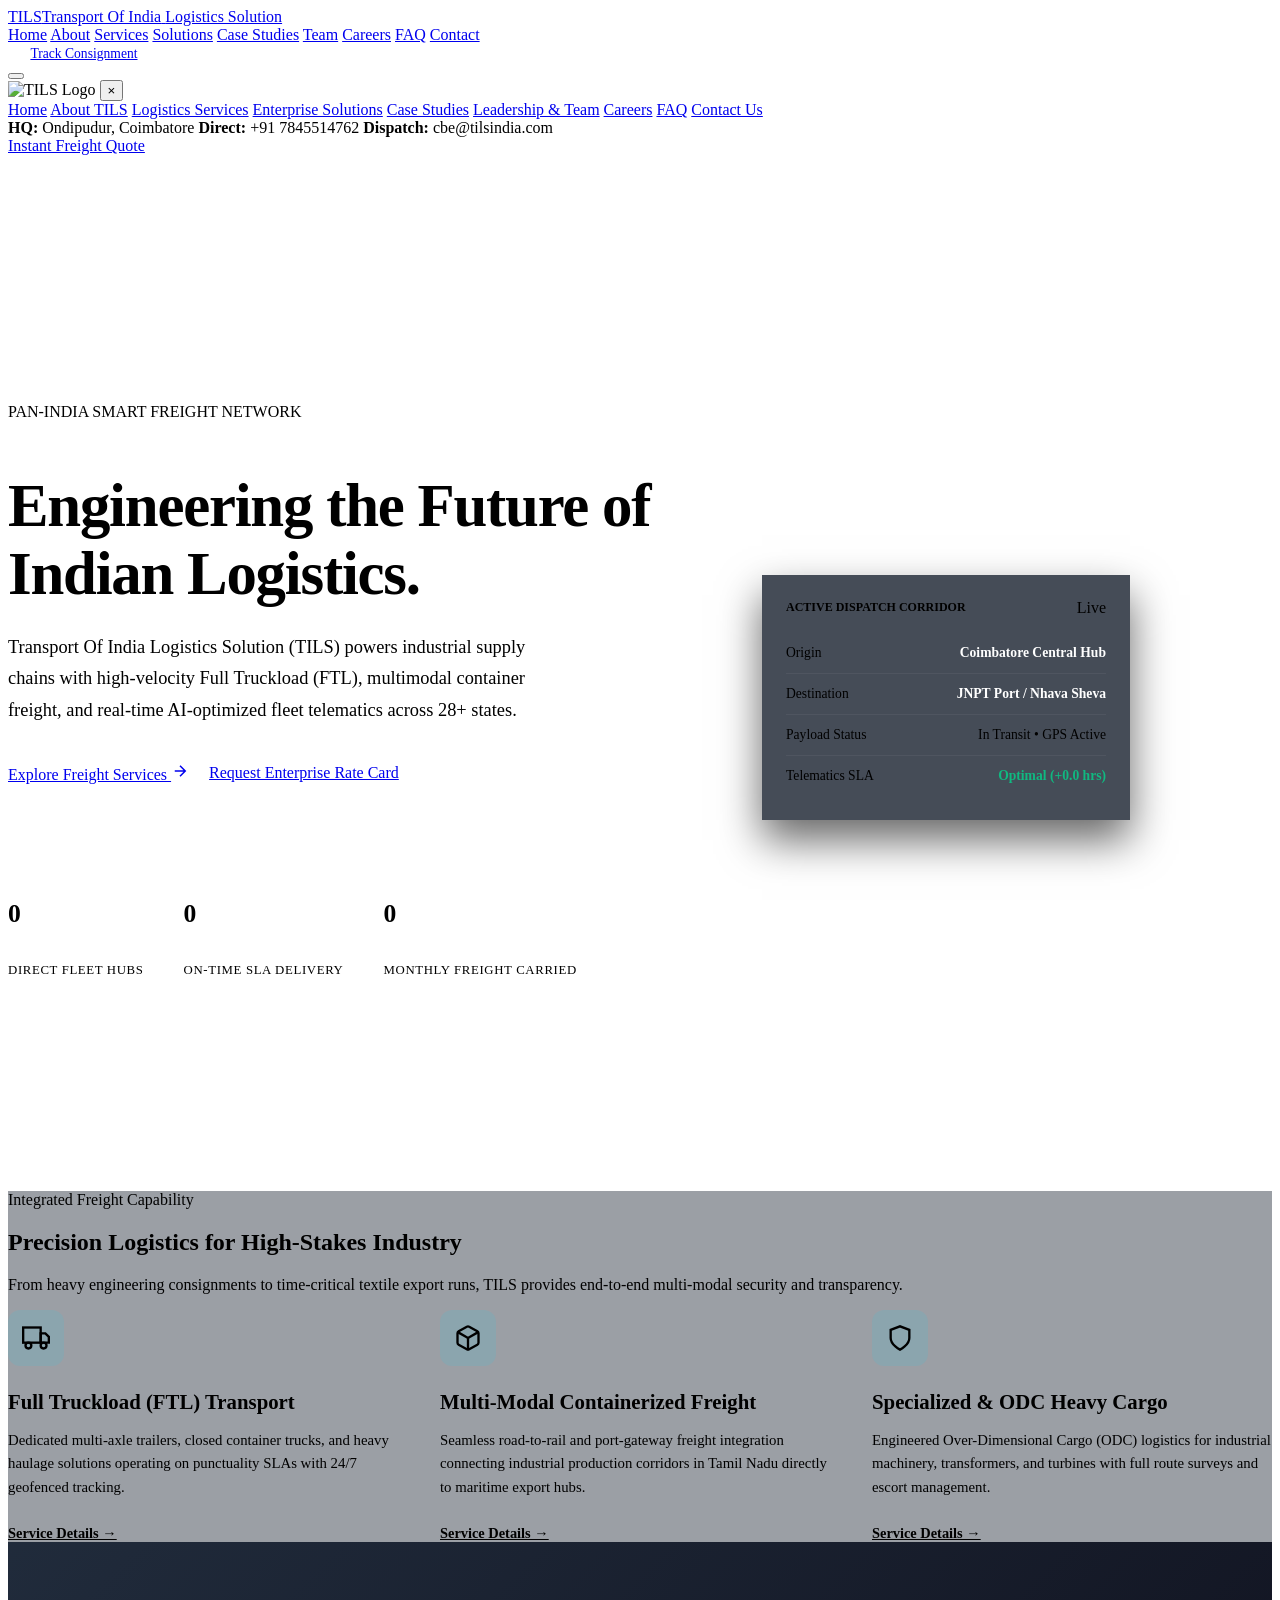
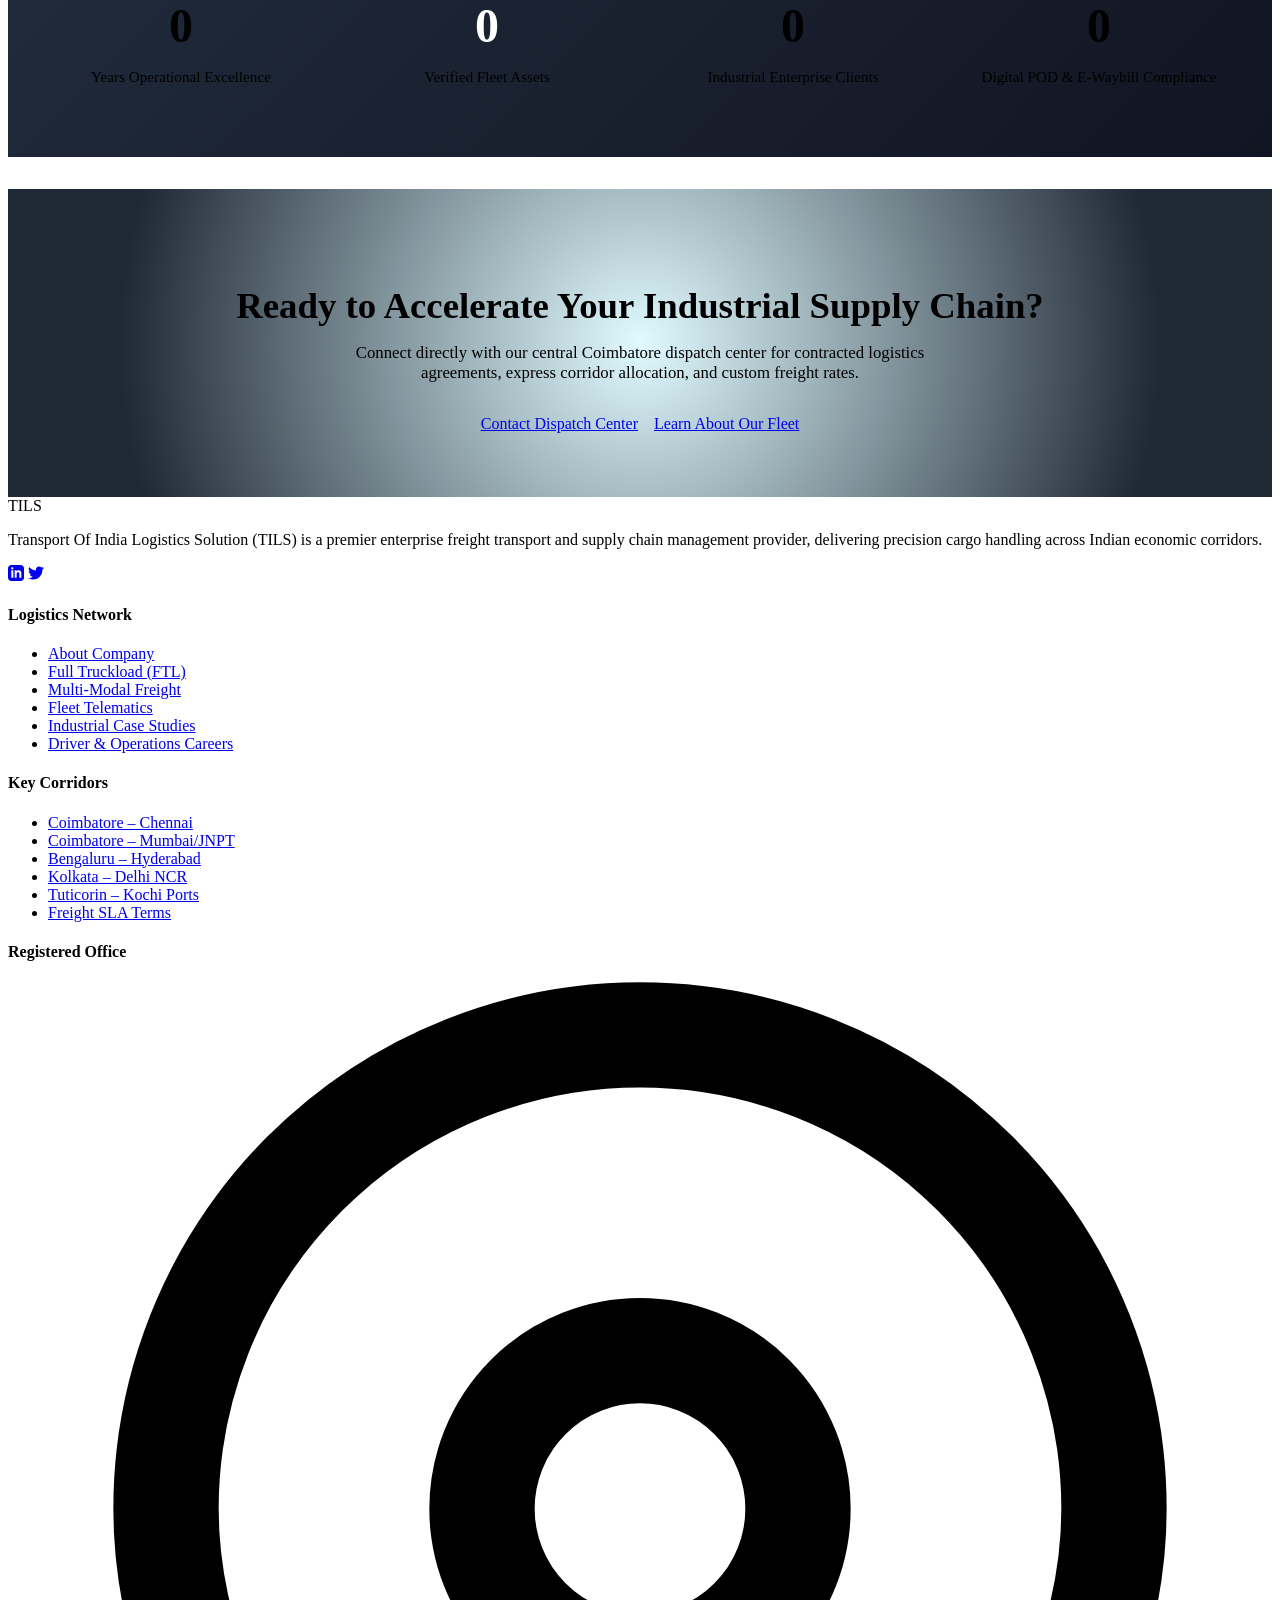
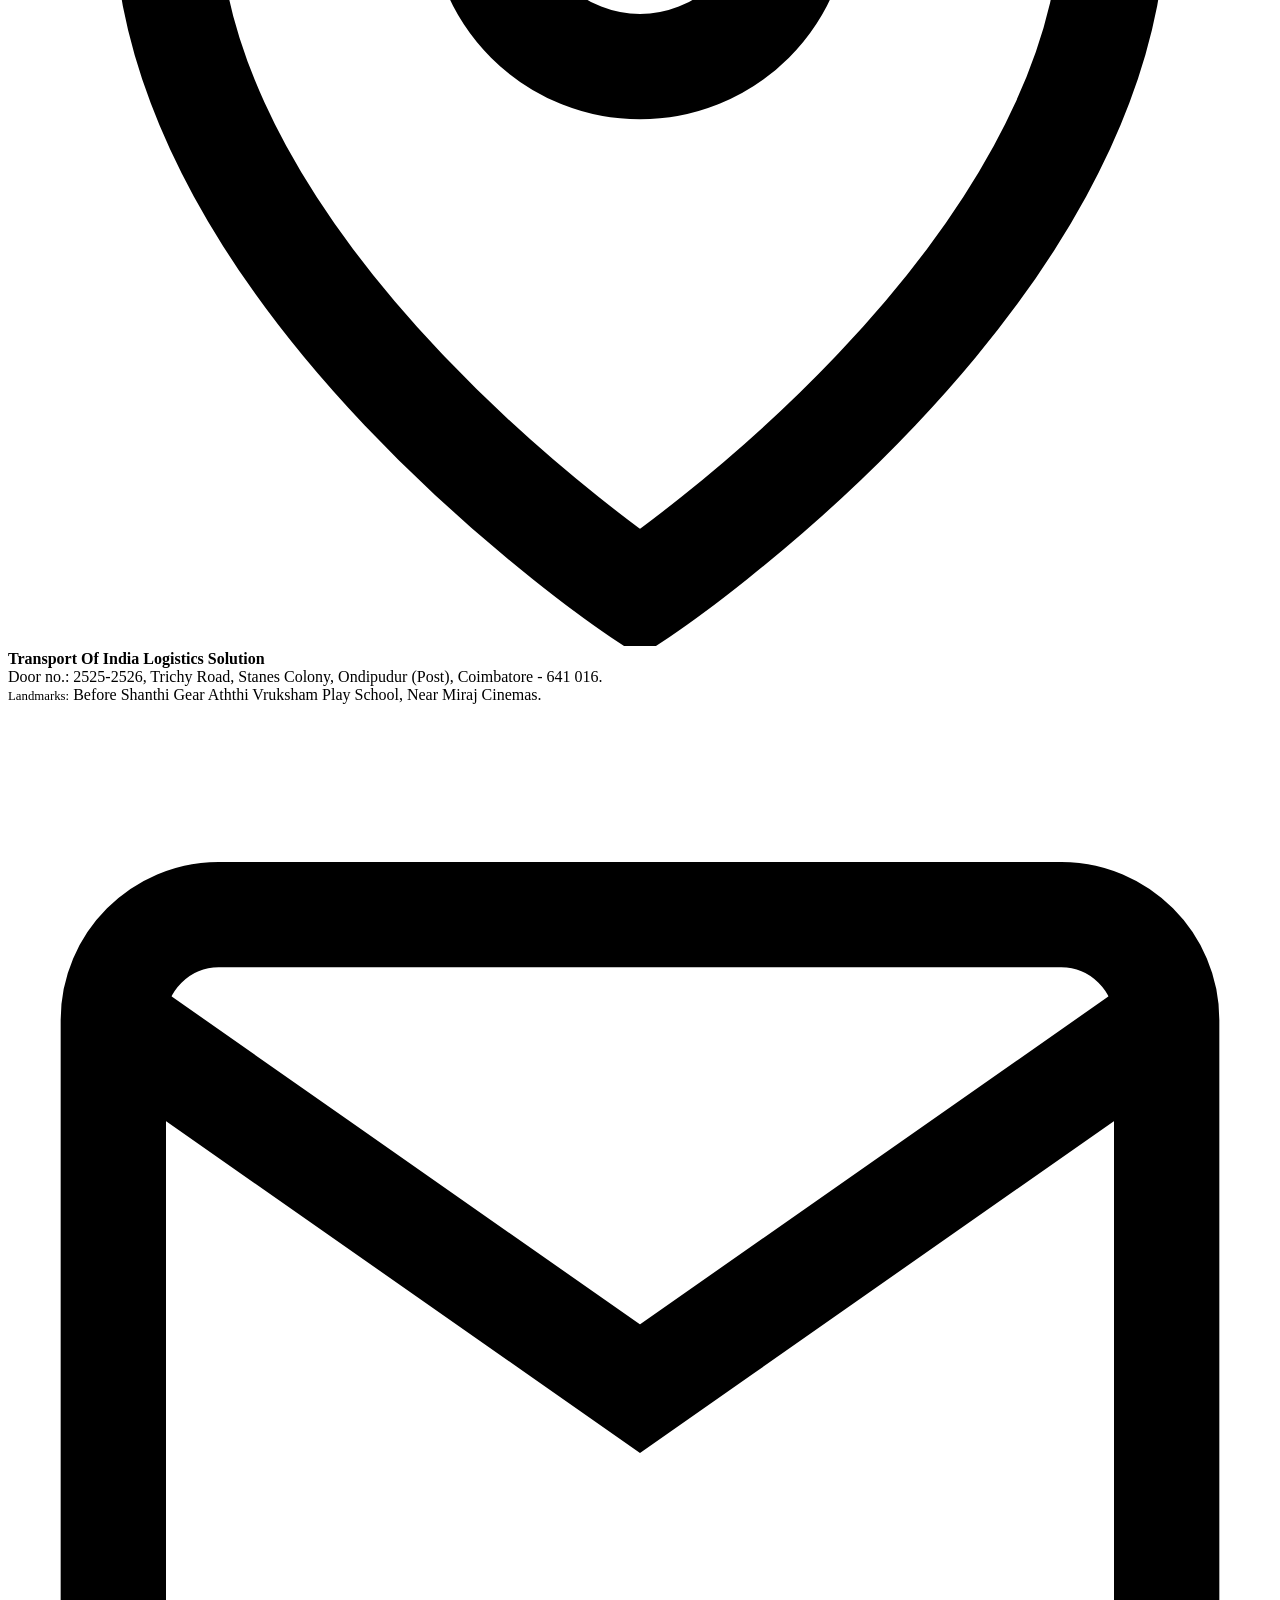
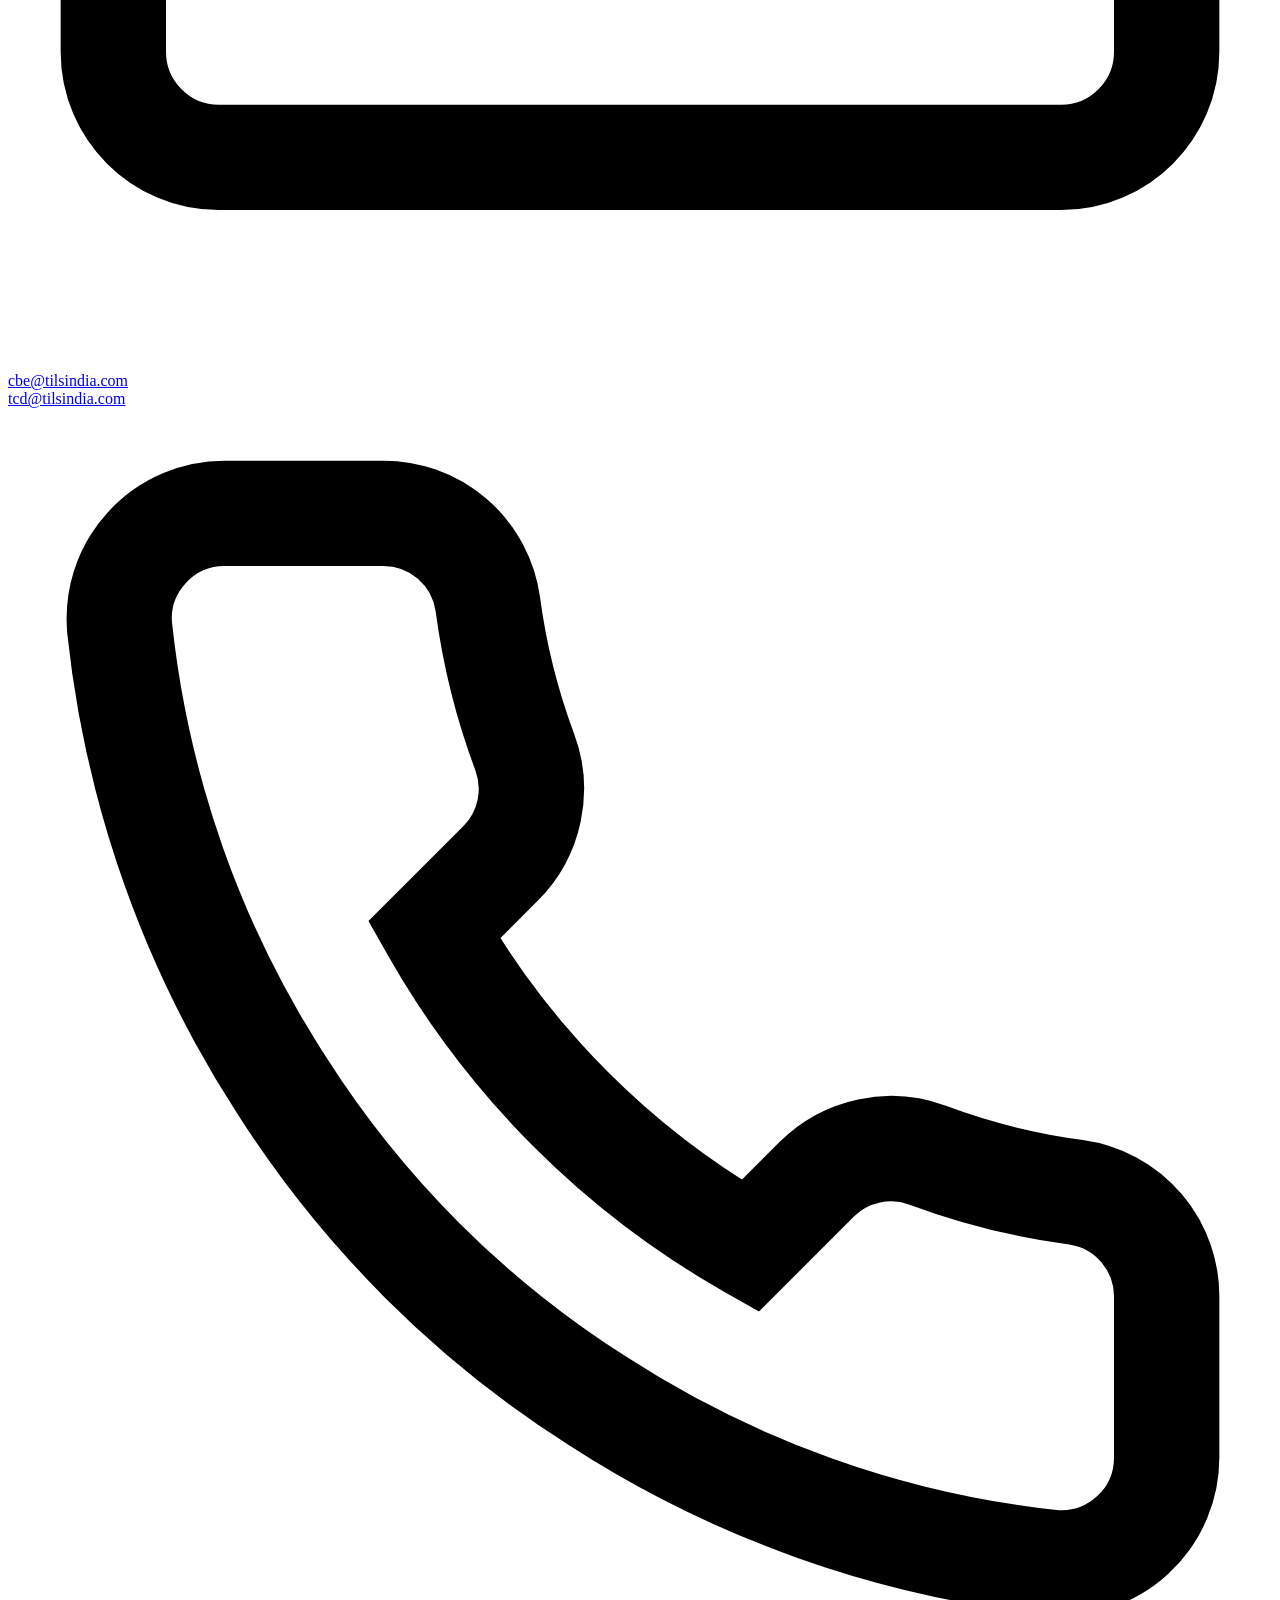
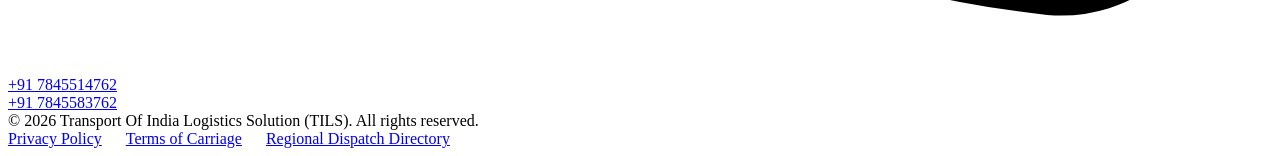
==== index.html @ d4e025c3 "Add files via upload" ====
<!DOCTYPE html>
<html lang="en">
<head>
  <meta charset="UTF-8">
  <meta name="viewport" content="width=device-width, initial-scale=1.0">
  <title>Transport Of India Logistics Solution (TILS) | Next-Gen Multi-Modal Freight & Fleet Intelligence</title>
  <meta name="description" content="Transport Of India Logistics Solution (TILS) delivers enterprise multimodal freight transport, AI route intelligence, full truckload operations, and pan-India supply chain solutions.">
  
  <!-- Favicon -->
  <link rel="icon" type="image/svg+xml" href="data:image/svg+xml,<svg xmlns='http://www.w3.org/2000/svg' viewBox='0 0 24 24' fill='%2300D9FF'><path d='M20 8h-3V4H3c-1.1 0-2 .9-2 2v11h2c0 1.66 1.34 3 3 3s3-1.34 3-3h6c0 1.66 1.34 3 3 3s3-1.34 3-3h2v-5l-3-4zM6 18.5c-.83 0-1.5-.67-1.5-1.5s.67-1.5 1.5-1.5 1.5.67 1.5 1.5-.67 1.5-1.5 1.5zm13.5-9l1.96 2.5H17V9.5h2.5zm-1.5 9c-.83 0-1.5-.67-1.5-1.5s.67-1.5 1.5-1.5 1.5.67 1.5 1.5-.67 1.5-1.5 1.5z'/></svg>">

  <!-- Core CSS -->
  <link rel="stylesheet" href="css/style.css">
  <link rel="stylesheet" href="css/animations.css">
  <link rel="stylesheet" href="css/responsive.css">

  <style>
    /* Page Specific Hero & Component Rules */
    .hero-section {
      min-height: 92vh;
      display: flex;
      align-items: center;
      padding-top: 8rem;
      padding-bottom: 5rem;
      position: relative;
      overflow: hidden;
    }
    .hero-grid {
      display: grid;
      grid-template-columns: 1.15fr 0.85fr;
      align-items: center;
      gap: 4rem;
      position: relative;
      z-index: 10;
    }
    .hero-title {
      font-family: var(--font-heading);
      font-size: clamp(2.4rem, 5vw, 3.8rem);
      font-weight: 800;
      line-height: 1.12;
      letter-spacing: -0.02em;
      margin-bottom: 1.5rem;
    }
    .hero-desc {
      font-size: 1.15rem;
      color: var(--text-secondary);
      line-height: 1.7;
      margin-bottom: 2.25rem;
      max-width: 560px;
    }
    .hero-ctas {
      display: flex;
      flex-wrap: wrap;
      gap: 1.25rem;
      align-items: center;
      margin-bottom: 3rem;
    }
    .hero-stats-strip {
      display: flex;
      align-items: center;
      gap: 2.5rem;
      padding-top: 2rem;
      border-top: 1px solid rgba(255, 255, 255, 0.08);
    }
    .stat-mini-item h4 {
      font-family: var(--font-heading);
      font-size: 1.6rem;
      font-weight: 700;
      color: var(--accent-cyan);
    }
    .stat-mini-item p {
      font-size: 0.8rem;
      color: var(--text-muted);
      text-transform: uppercase;
      letter-spacing: 0.05em;
    }
    .services-grid {
      display: grid;
      grid-template-columns: repeat(auto-fit, minmax(320px, 1fr));
      gap: 2rem;
    }
    .service-card-icon {
      width: 56px;
      height: 56px;
      border-radius: 12px;
      background: rgba(0, 217, 255, 0.1);
      border: 1px solid var(--glass-border);
      display: flex;
      align-items: center;
      justify-content: center;
      color: var(--accent-cyan);
      margin-bottom: 1.5rem;
      transition: var(--transition-smooth);
    }
    .glass-card:hover .service-card-icon {
      background: var(--accent-cyan);
      color: #030814;
      box-shadow: 0 0 20px var(--accent-cyan);
    }
    .tracking-widget-card {
      background: rgba(7, 17, 31, 0.75);
      border: 1px solid var(--glass-border);
      backdrop-filter: blur(20px);
      border-radius: var(--radius-lg);
      padding: 1.5rem;
      box-shadow: 0 20px 40px rgba(0,0,0,0.6);
    }
    .telemetry-row {
      display: flex;
      justify-content: space-between;
      align-items: center;
      padding: 0.75rem 0;
      border-bottom: 1px solid rgba(255,255,255,0.05);
      font-size: 0.85rem;
    }
  </style>
</head>
<body class="bg-grid-pattern">

<!-- ================= SITE HEADER ================= -->
<header class="site-header">
  <div class="container nav-container">
    <a href="index.html" class="brand-logo" aria-label="TILS Home">
      <!-- Actual TILS Vector Logo -->
      <img src="assets/logos/logo.svg" alt="TILS - Transport Of India Logistics Solution" class="logo-image" 
           onerror="this.style.display='none'; document.getElementById('text-fallback').style.display='flex';">
      
      <!-- Text Fallback in case SVG path is missing -->
      <div id="text-fallback" class="brand-text-fallback" style="display: none;">
        <div class="logo-badge"><span class="tils-blue">TI</span><span class="tils-orange">LS</span></div>
        <div class="brand-text">
          <span class="brand-title">Transport Of India</span>
          <span class="brand-subtitle">Logistics Solution</span>
        </div>
      </div>
    </a>

    <!-- Desktop Navigation Links (Hidden on Mobile) -->
    <nav class="nav-links" aria-label="Main Navigation">
      <a href="index.html" class="nav-link active">Home</a>
      <a href="about.html" class="nav-link">About</a>
      <a href="services.html" class="nav-link">Services</a>
      <a href="solutions.html" class="nav-link">Solutions</a>
      <a href="projects.html" class="nav-link">Case Studies</a>
      <a href="team.html" class="nav-link">Team</a>
      <a href="careers.html" class="nav-link">Careers</a>
      <a href="faq.html" class="nav-link">FAQ</a>
      <a href="contact.html" class="nav-link">Contact</a>
    </nav>

    <!-- Desktop CTA (Hidden on Mobile) -->
    <div class="nav-cta">
      <a href="contact.html" class="btn btn-primary" style="padding: 0.65rem 1.4rem; font-size: 0.85rem;">
        Track Consignment
      </a>
    </div>

    <!-- Mobile Hamburger Toggle Button (Shown only on Mobile) -->
    <button class="hamburger-btn" aria-label="Toggle navigation drawer" aria-expanded="false">
      <span></span>
      <span></span>
      <span></span>
    </button>
  </div>
</header>

  <!-- ================= MOBILE NAVIGATION DRAWER ================= -->
  <div class="mobile-nav-overlay"></div>
  <aside class="mobile-nav-panel">
    <div class="mobile-nav-header">
      <img src="assets/logos/logo.svg" alt="TILS Logo" style="height: 38px; width: auto;">
      <button class="mobile-close-btn" aria-label="Close navigation">&times;</button>
    </div>
    
    <div class="mobile-nav-links">
      <a href="index.html" class="mobile-nav-link active">Home</a>
      <a href="about.html" class="mobile-nav-link">About TILS</a>
      <a href="services.html" class="mobile-nav-link">Logistics Services</a>
      <a href="solutions.html" class="mobile-nav-link">Enterprise Solutions</a>
      <a href="projects.html" class="mobile-nav-link">Case Studies</a>
      <a href="team.html" class="mobile-nav-link">Leadership & Team</a>
      <a href="careers.html" class="mobile-nav-link">Careers</a>
      <a href="faq.html" class="mobile-nav-link">FAQ</a>
      <a href="contact.html" class="mobile-nav-link">Contact Us</a>
    </div>

    <div class="mobile-nav-footer">
      <div class="mobile-contact-pill">
        <span><strong>HQ:</strong> Ondipudur, Coimbatore</span>
        <span><strong>Direct:</strong> +91 7845514762</span>
        <span><strong>Dispatch:</strong> cbe@tilsindia.com</span>
      </div>
      <a href="contact.html" class="btn btn-yellow" style="width: 100%;">Instant Freight Quote</a>
    </div>
  </aside>

  <!-- ================= HERO SECTION ================= -->
  <section class="hero-section">
    <div class="cyber-orb-bg"></div>
    <div class="ambient-glow-orange" style="bottom: 10%; left: -5%;"></div>

    <div class="container hero-grid">
      <div class="hero-content reveal-fade">
        <div class="eyebrow">
          <span class="beacon-dot"></span> PAN-INDIA SMART FREIGHT NETWORK
        </div>
        <h1 class="hero-title">
          Engineering the <span class="text-gradient">Future of Indian</span> <span class="text-gradient-orange">Logistics.</span>
        </h1>
        <p class="hero-desc">
          Transport Of India Logistics Solution (TILS) powers industrial supply chains with high-velocity Full Truckload (FTL), multimodal container freight, and real-time AI-optimized fleet telematics across 28+ states.
        </p>

        <div class="hero-ctas">
          <a href="services.html" class="btn btn-primary">
            Explore Freight Services
            <svg width="18" height="18" viewBox="0 0 24 24" fill="none" stroke="currentColor" stroke-width="2"><path d="M5 12h14M12 5l7 7-7 7"/></svg>
          </a>
          <a href="contact.html" class="btn btn-secondary">
            Request Enterprise Rate Card
          </a>
        </div>

        <div class="hero-stats-strip">
          <div class="stat-mini-item">
            <h4 data-counter-target="150" data-counter-suffix="+">0</h4>
            <p>Direct Fleet Hubs</p>
          </div>
          <div class="stat-mini-item">
            <h4 data-counter-target="99" data-counter-suffix=".4%">0</h4>
            <p>On-Time SLA Delivery</p>
          </div>
          <div class="stat-mini-item">
            <h4 data-counter-target="35000" data-counter-suffix=" MT+">0</h4>
            <p>Monthly Freight Carried</p>
          </div>
        </div>
      </div>

      <!-- Hero Visual / Dynamic Orbit & Telemetry Display -->
      <div class="futuristic-orbit-visual reveal-fade delay-1">
        <div class="orbit-ring orbit-ring-1">
          <div class="orbit-node" style="top: 15%; left: 80%;"></div>
        </div>
        <div class="orbit-ring orbit-ring-2">
          <div class="orbit-node" style="bottom: 20%; left: 15%; background: var(--accent-orange); box-shadow: 0 0 12px var(--accent-orange);"></div>
        </div>
        <div class="orbit-ring orbit-ring-3"></div>
        
        <div class="tracking-widget-card animate-float" style="width: 320px; z-index: 5;">
          <div style="display: flex; justify-content: space-between; align-items: center; margin-bottom: 1rem;">
            <span style="font-size: 0.75rem; color: var(--accent-cyan); font-weight: 700; text-transform: uppercase;">
              Active Dispatch Corridor
            </span>
            <span class="status-beacon">
              <span class="beacon-dot"></span> Live
            </span>
          </div>
          <div class="telemetry-row">
            <span style="color: var(--text-secondary);">Origin</span>
            <strong style="color: #fff;">Coimbatore Central Hub</strong>
          </div>
          <div class="telemetry-row">
            <span style="color: var(--text-secondary);">Destination</span>
            <strong style="color: #fff;">JNPT Port / Nhava Sheva</strong>
          </div>
          <div class="telemetry-row">
            <span style="color: var(--text-secondary);">Payload Status</span>
            <span style="color: var(--accent-cyan);">In Transit • GPS Active</span>
          </div>
          <div class="telemetry-row" style="border-bottom: none;">
            <span style="color: var(--text-secondary);">Telematics SLA</span>
            <strong style="color: #10B981;">Optimal (+0.0 hrs)</strong>
          </div>
        </div>
      </div>
    </div>
  </section>

  <!-- ================= CORE SERVICES PREVIEW ================= -->
  <section class="section" style="background: rgba(7, 17, 31, 0.4);">
    <div class="container">
      <div class="section-header reveal-fade">
        <div class="eyebrow eyebrow-orange">Integrated Freight Capability</div>
        <h2 class="section-title">Precision Logistics for High-Stakes Industry</h2>
        <p class="section-subtitle">From heavy engineering consignments to time-critical textile export runs, TILS provides end-to-end multi-modal security and transparency.</p>
      </div>

      <div class="services-grid">
        <!-- Service 1 -->
        <div class="glass-card reveal-fade delay-1">
          <div class="service-card-icon">
            <svg width="28" height="28" viewBox="0 0 24 24" fill="none" stroke="currentColor" stroke-width="2"><rect x="1" y="3" width="15" height="13"></rect><polygon points="16 8 20 8 23 11 23 16 16 16 16 8"></polygon><circle cx="5.5" cy="18.5" r="2.5"></circle><circle cx="18.5" cy="18.5" r="2.5"></circle></svg>
          </div>
          <h3 style="font-family: var(--font-heading); font-size: 1.3rem; margin-bottom: 0.75rem;">Full Truckload (FTL) Transport</h3>
          <p style="color: var(--text-secondary); font-size: 0.925rem; line-height: 1.6; margin-bottom: 1.5rem;">
            Dedicated multi-axle trailers, closed container trucks, and heavy haulage solutions operating on punctuality SLAs with 24/7 geofenced tracking.
          </p>
          <a href="services.html" style="color: var(--accent-cyan); font-weight: 600; font-size: 0.9rem; display: inline-flex; align-items: center; gap: 0.3rem;">
            Service Details &rarr;
          </a>
        </div>

        <!-- Service 2 -->
        <div class="glass-card reveal-fade delay-2">
          <div class="service-card-icon">
            <svg width="28" height="28" viewBox="0 0 24 24" fill="none" stroke="currentColor" stroke-width="2"><path d="M21 16V8a2 2 0 0 0-1-1.73l-7-4a2 2 0 0 0-2 0l-7 4A2 2 0 0 0 3 8v8a2 2 0 0 0 1 1.73l7 4a2 2 0 0 0 2 0l7-4A2 2 0 0 0 21 16z"></path><polyline points="3.27 6.96 12 12.01 20.73 6.96"></polyline><line x1="12" y1="22.08" x2="12" y2="12"></line></svg>
          </div>
          <h3 style="font-family: var(--font-heading); font-size: 1.3rem; margin-bottom: 0.75rem;">Multi-Modal Containerized Freight</h3>
          <p style="color: var(--text-secondary); font-size: 0.925rem; line-height: 1.6; margin-bottom: 1.5rem;">
            Seamless road-to-rail and port-gateway freight integration connecting industrial production corridors in Tamil Nadu directly to maritime export hubs.
          </p>
          <a href="services.html" style="color: var(--accent-cyan); font-weight: 600; font-size: 0.9rem; display: inline-flex; align-items: center; gap: 0.3rem;">
            Service Details &rarr;
          </a>
        </div>

        <!-- Service 3 -->
        <div class="glass-card reveal-fade delay-3">
          <div class="service-card-icon">
            <svg width="28" height="28" viewBox="0 0 24 24" fill="none" stroke="currentColor" stroke-width="2"><path d="M12 22s8-4 8-10V5l-8-3-8 3v7c0 6 8 10 8 10z"></path></svg>
          </div>
          <h3 style="font-family: var(--font-heading); font-size: 1.3rem; margin-bottom: 0.75rem;">Specialized & ODC Heavy Cargo</h3>
          <p style="color: var(--text-secondary); font-size: 0.925rem; line-height: 1.6; margin-bottom: 1.5rem;">
            Engineered Over-Dimensional Cargo (ODC) logistics for industrial machinery, transformers, and turbines with full route surveys and escort management.
          </p>
          <a href="services.html" style="color: var(--accent-cyan); font-weight: 600; font-size: 0.9rem; display: inline-flex; align-items: center; gap: 0.3rem;">
            Service Details &rarr;
          </a>
        </div>
      </div>
    </div>
  </section>

  <!-- ================= TRUST & ENTERPRISE METRICS ================= -->
  <section class="section">
    <div class="container">
      <div class="glass-card reveal-fade" style="padding: 3.5rem 2.5rem; background: linear-gradient(135deg, rgba(8,20,38,0.9), rgba(5,8,22,0.95)); border-color: rgba(0,217,255,0.25);">
        <div style="display: grid; grid-template-columns: repeat(auto-fit, minmax(200px, 1fr)); gap: 2.5rem; text-align: center;" class="stats-grid">
          <div>
            <div style="font-family: var(--font-heading); font-size: 3rem; font-weight: 800; color: var(--accent-cyan);" data-counter-target="18" data-counter-suffix="+">0</div>
            <p style="color: var(--text-secondary); font-size: 0.95rem; font-weight: 500;">Years Operational Excellence</p>
          </div>
          <div>
            <div style="font-family: var(--font-heading); font-size: 3rem; font-weight: 800; color: #FFFFFF;" data-counter-target="450" data-counter-suffix="+">0</div>
            <p style="color: var(--text-secondary); font-size: 0.95rem; font-weight: 500;">Verified Fleet Assets</p>
          </div>
          <div>
            <div style="font-family: var(--font-heading); font-size: 3rem; font-weight: 800; color: var(--accent-orange);" data-counter-target="1200" data-counter-suffix="+">0</div>
            <p style="color: var(--text-secondary); font-size: 0.95rem; font-weight: 500;">Industrial Enterprise Clients</p>
          </div>
          <div>
            <div style="font-family: var(--font-heading); font-size: 3rem; font-weight: 800; color: var(--accent-cyan);" data-counter-target="100" data-counter-suffix="%">0</div>
            <p style="color: var(--text-secondary); font-size: 0.95rem; font-weight: 500;">Digital POD & E-Waybill Compliance</p>
          </div>
        </div>
      </div>
    </div>
  </section>

  <!-- ================= CTA BANNER ================= -->
  <section class="section" style="padding-top: 2rem;">
    <div class="container">
      <div class="glass-card reveal-fade" style="text-align: center; padding: 4rem 2rem; background: radial-gradient(circle at center, rgba(0, 217, 255, 0.12) 0%, rgba(7, 17, 31, 0.9) 80%);">
        <h2 style="font-family: var(--font-heading); font-size: 2.3rem; margin-bottom: 1rem;">Ready to Accelerate Your Industrial Supply Chain?</h2>
        <p style="color: var(--text-secondary); max-width: 620px; margin: 0 auto 2rem auto; font-size: 1.05rem;">
          Connect directly with our central Coimbatore dispatch center for contracted logistics agreements, express corridor allocation, and custom freight rates.
        </p>
        <div style="display: flex; gap: 1rem; justify-content: center; flex-wrap: wrap;">
          <a href="contact.html" class="btn btn-orange">Contact Dispatch Center</a>
          <a href="about.html" class="btn btn-secondary">Learn About Our Fleet</a>
        </div>
      </div>
    </div>
  </section>

  <!-- ================= MULTI-COLUMN FOOTER ================= -->
  <footer class="site-footer">
    <div class="container">
      <div class="footer-grid">
        <!-- Col 1: Brand & Bio -->
        <div class="footer-brand">
          <div class="logo-badge" style="margin-bottom: 1rem;">
            <span class="tils-blue">TI</span><span class="tils-orange">LS</span>
          </div>
          <p>
            Transport Of India Logistics Solution (TILS) is a premier enterprise freight transport and supply chain management provider, delivering precision cargo handling across Indian economic corridors.
          </p>
          <div class="social-links">
            <a href="#" class="social-icon" aria-label="LinkedIn"><svg width="16" height="16" fill="currentColor" viewBox="0 0 24 24"><path d="M19 0h-14c-2.761 0-5 2.239-5 5v14c0 2.761 2.239 5 5 5h14c2.762 0 5-2.239 5-5v-14c0-2.761-2.238-5-5-5zm-11 19h-3v-11h3v11zm-1.5-12.268c-.966 0-1.75-.79-1.75-1.764s.784-1.764 1.75-1.764 1.75.79 1.75 1.764-.783 1.764-1.75 1.764zm13.5 12.268h-3v-5.604c0-3.368-4-3.113-4 0v5.604h-3v-11h3v1.765c1.396-2.586 7-2.777 7 2.476v6.759z"/></svg></a>
            <a href="#" class="social-icon" aria-label="Twitter"><svg width="16" height="16" fill="currentColor" viewBox="0 0 24 24"><path d="M24 4.557c-.883.392-1.832.656-2.828.775 1.017-.609 1.798-1.574 2.165-2.724-.951.564-2.005.974-3.127 1.195-.897-.957-2.178-1.555-3.594-1.555-3.179 0-5.515 2.966-4.797 6.045-4.091-.205-7.719-2.165-10.148-5.144-1.29 2.213-.669 5.108 1.523 6.574-.806-.026-1.566-.247-2.229-.616-.054 2.281 1.581 4.415 3.949 4.89-.693.188-1.452.232-2.224.084.626 1.956 2.444 3.379 4.6 3.419-2.07 1.623-4.678 2.348-7.29 2.04 2.179 1.397 4.768 2.212 7.548 2.212 9.142 0 14.307-7.721 13.995-14.646.962-.695 1.797-1.562 2.457-2.549z"/></svg></a>
          </div>
        </div>

        <!-- Col 2: Navigation Links -->
        <div>
          <h4 class="footer-heading">Logistics Network</h4>
          <ul class="footer-list">
            <li><a href="about.html">About Company</a></li>
            <li><a href="services.html">Full Truckload (FTL)</a></li>
            <li><a href="services.html">Multi-Modal Freight</a></li>
            <li><a href="solutions.html">Fleet Telematics</a></li>
            <li><a href="projects.html">Industrial Case Studies</a></li>
            <li><a href="careers.html">Driver & Operations Careers</a></li>
          </ul>
        </div>

        <!-- Col 3: Operational Hubs -->
        <div>
          <h4 class="footer-heading">Key Corridors</h4>
          <ul class="footer-list">
            <li><a href="contact.html">Coimbatore &ndash; Chennai</a></li>
            <li><a href="contact.html">Coimbatore &ndash; Mumbai/JNPT</a></li>
            <li><a href="contact.html">Bengaluru &ndash; Hyderabad</a></li>
            <li><a href="contact.html">Kolkata &ndash; Delhi NCR</a></li>
            <li><a href="contact.html">Tuticorin &ndash; Kochi Ports</a></li>
            <li><a href="faq.html">Freight SLA Terms</a></li>
          </ul>
        </div>

        <!-- Col 4: Official Coimbatore Office & Contact Info -->
        <div>
          <h4 class="footer-heading">Registered Office</h4>
          
          <div class="footer-contact-item">
            <svg viewBox="0 0 24 24" fill="none" stroke="currentColor" stroke-width="2"><path d="M21 10c0 7-9 13-9 13s-9-6-9-13a9 9 0 0 1 18 0z"></path><circle cx="12" cy="10" r="3"></circle></svg>
            <div>
              <strong>Transport Of India Logistics Solution</strong><br>
              Door no.: 2525-2526, Trichy Road, Stanes Colony, Ondipudur (Post), Coimbatore - 641 016.<br>
              <span style="color: var(--accent-cyan); font-size: 0.8rem;">Landmarks:</span> Before Shanthi Gear Aththi Vruksham Play School, Near Miraj Cinemas.
            </div>
          </div>

          <div class="footer-contact-item">
            <svg viewBox="0 0 24 24" fill="none" stroke="currentColor" stroke-width="2"><path d="M4 4h16c1.1 0 2 .9 2 2v12c0 1.1-.9 2-2 2H4c-1.1 0-2-.9-2-2V6c0-1.1.9-2 2-2z"></path><polyline points="22,6 12,13 2,6"></polyline></svg>
            <div>
              <a href="mailto:cbe@tilsindia.com">cbe@tilsindia.com</a><br>
              <a href="mailto:tcd@tilsindia.com">tcd@tilsindia.com</a>
            </div>
          </div>

          <div class="footer-contact-item">
            <svg viewBox="0 0 24 24" fill="none" stroke="currentColor" stroke-width="2"><path d="M22 16.92v3a2 2 0 0 1-2.18 2 19.79 19.79 0 0 1-8.63-3.07 19.5 19.5 0 0 1-6-6 19.79 19.79 0 0 1-3.07-8.67A2 2 0 0 1 4.11 2h3a2 2 0 0 1 2 1.72 12.84 12.84 0 0 0 .7 2.81 2 2 0 0 1-.45 2.11L8.09 9.91a16 16 0 0 0 6 6l1.27-1.27a2 2 0 0 1 2.11-.45 12.84 12.84 0 0 0 2.81.7A2 2 0 0 1 22 16.92z"></path></svg>
            <div>
              <a href="tel:+917845514762">+91 7845514762</a><br>
              <a href="tel:+917845583762">+91 7845583762</a>
            </div>
          </div>
        </div>
      </div>

      <div class="footer-bottom">
        <div>&copy; 2026 Transport Of India Logistics Solution (TILS). All rights reserved.</div>
        <div style="display: flex; gap: 1.5rem;">
          <a href="faq.html">Privacy Policy</a>
          <a href="faq.html">Terms of Carriage</a>
          <a href="contact.html">Regional Dispatch Directory</a>
        </div>
      </div>
    </div>
  </footer>

  <!-- Core JavaScript -->
  <script src="js/main.js"></script>
</body>
</html>
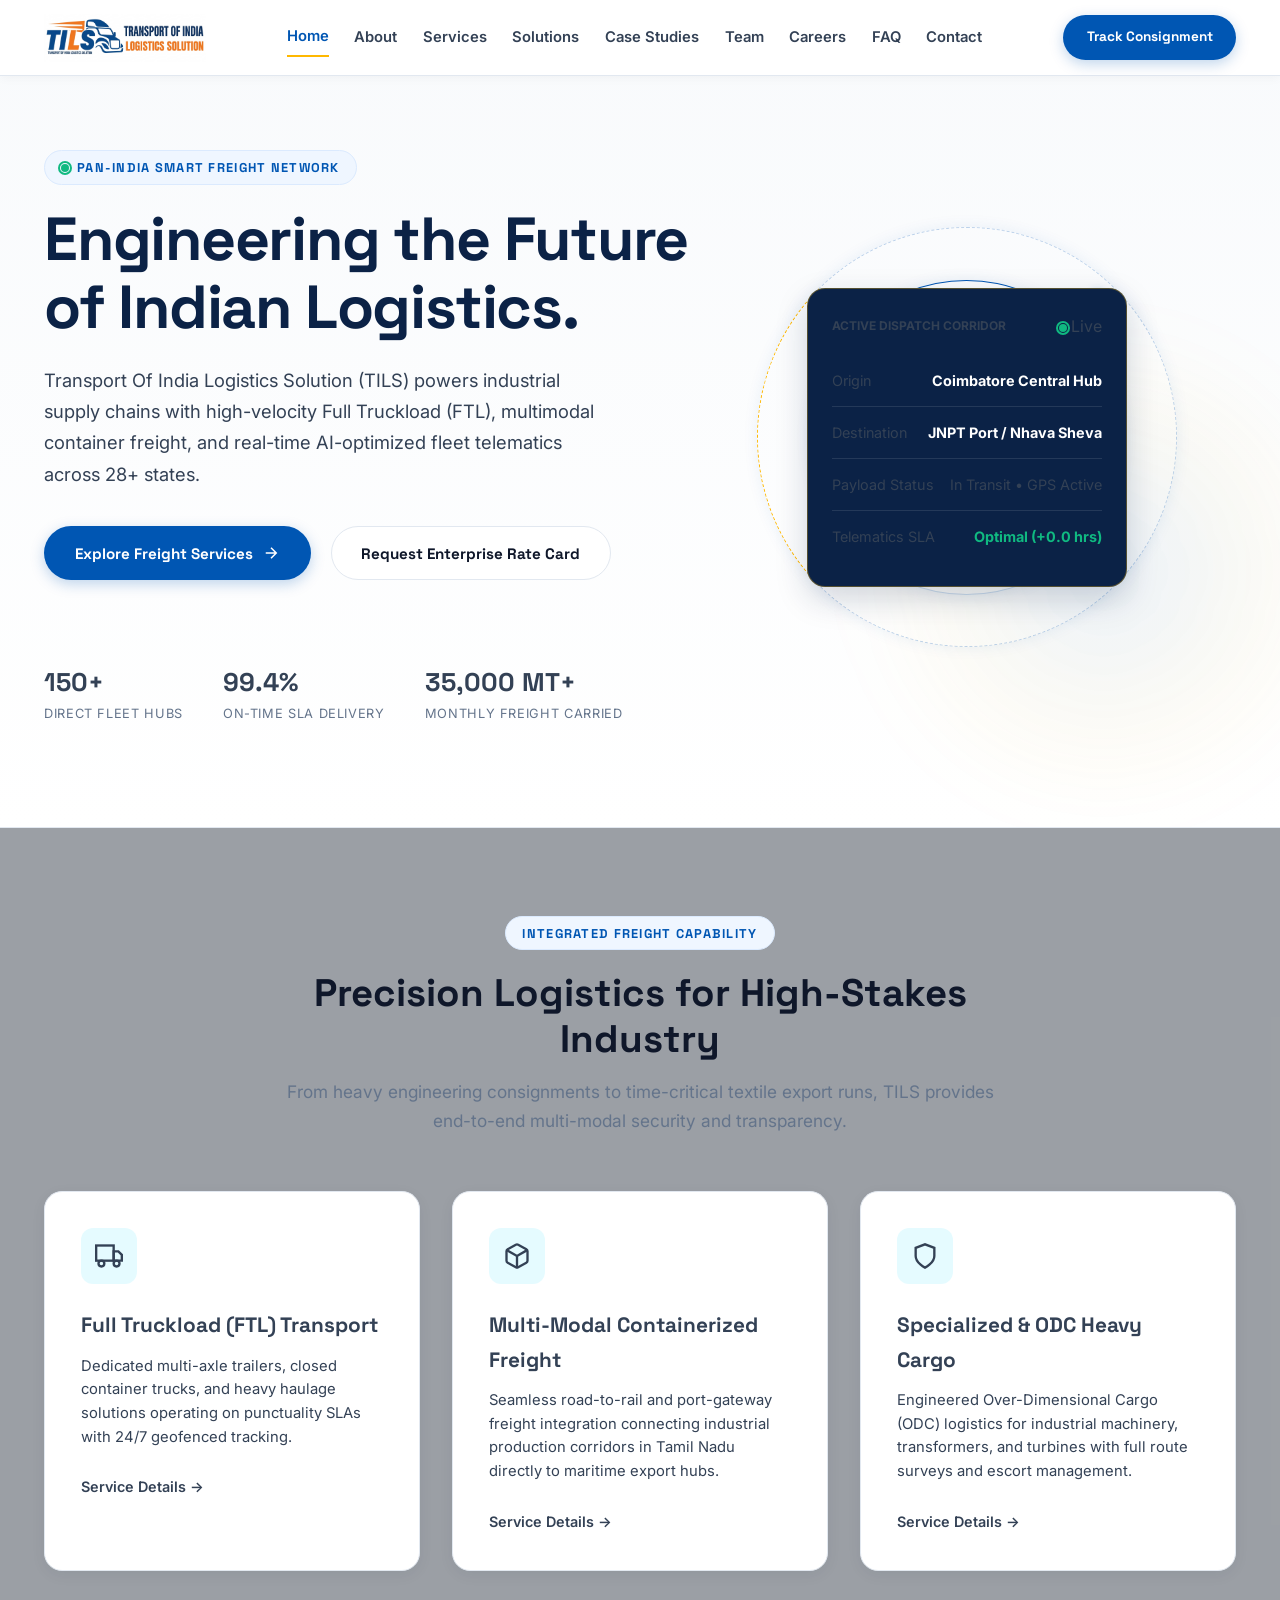
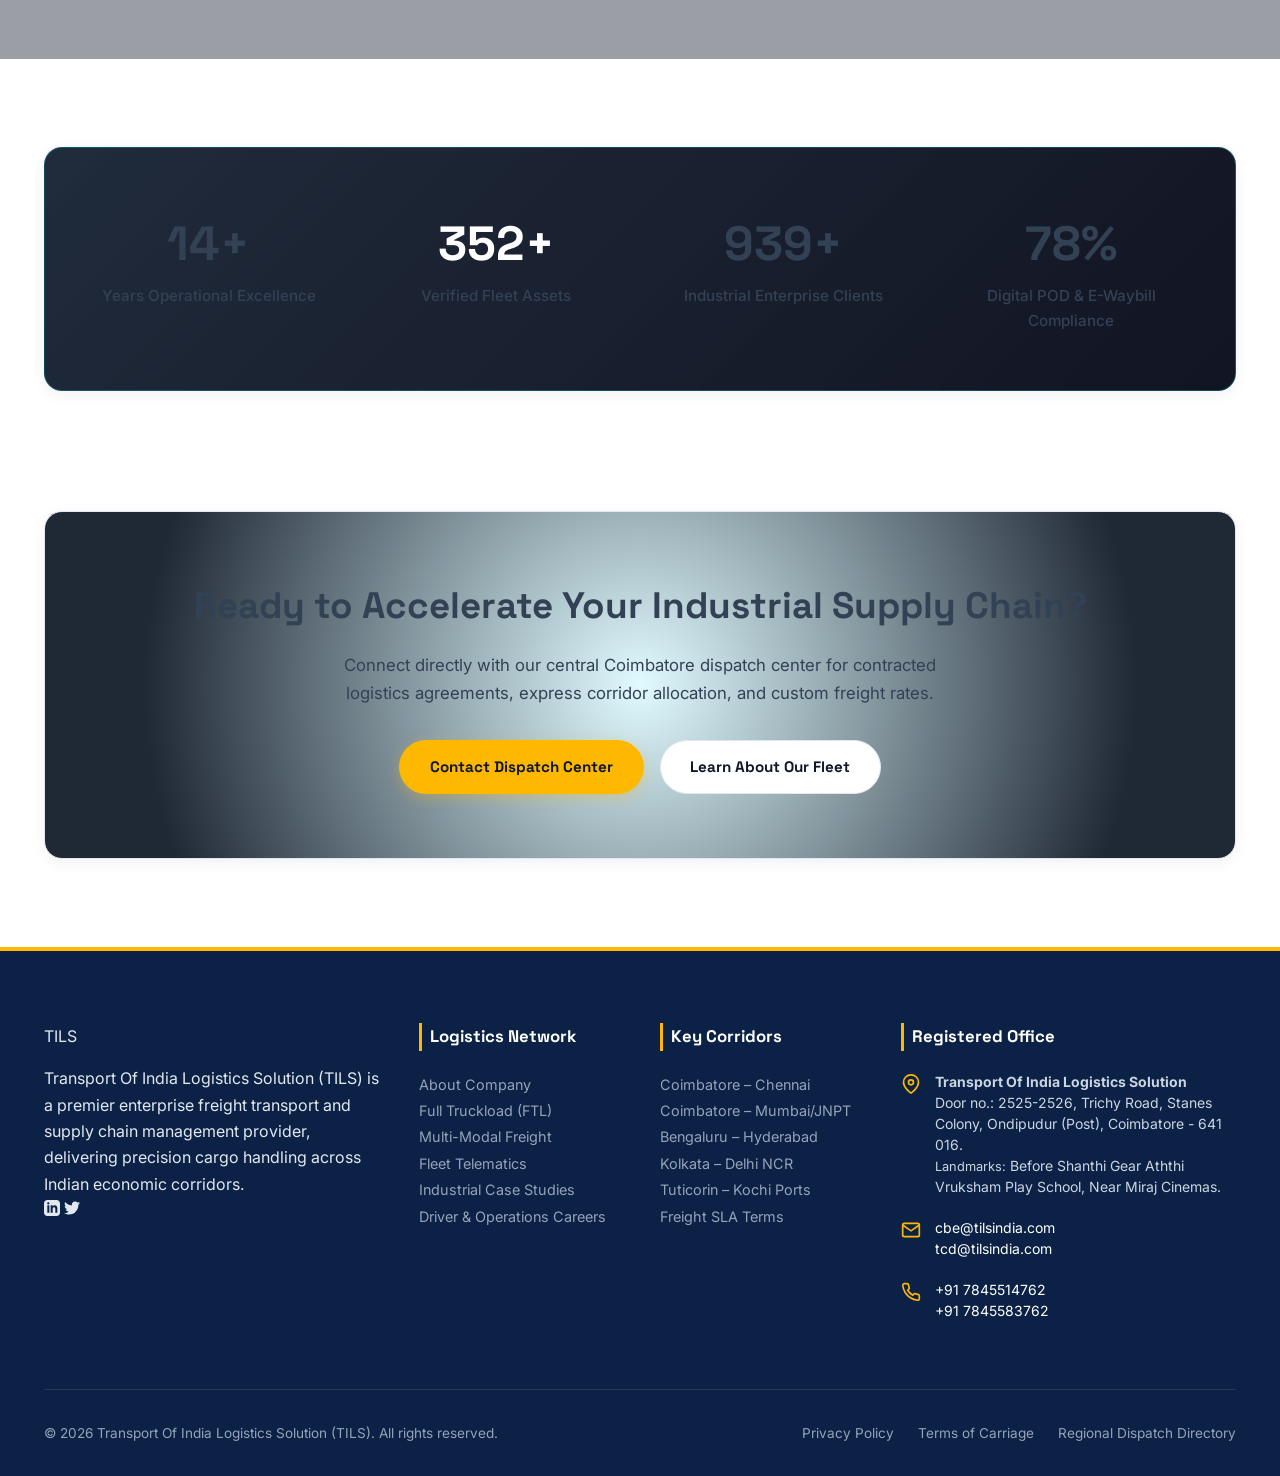
==== commit b2facda4: "Fix HTML comment formatting in index.html" ====
--- a/index.html
+++ b/index.html
@@ -237,7 +237,7 @@
         </div>
       </div>
 
-      <!-- Hero Visual / Dynamic Orbit & Telemetry Display -->
+          <!-- Hero Visual / Dynamic Orbit & Telemetry Display -->
       <div class="futuristic-orbit-visual reveal-fade delay-1">
         <div class="orbit-ring orbit-ring-1">
           <div class="orbit-node" style="top: 15%; left: 80%;"></div>
@@ -274,7 +274,8 @@
           </div>
         </div>
       </div>
-    </div>
+
+    
   </section>
 
   <!-- ================= CORE SERVICES PREVIEW ================= -->
--- a/css/style.css
+++ b/css/style.css
@@ -0,0 +1,666 @@
+/* ==========================================================================
+   TRANSPORT OF INDIA LOGISTICS SOLUTION (TILS) - CORPORATE WHITE & BLUE
+   ========================================================================== */
+
+@import url('https://fonts.googleapis.com/css2?family=Inter:wght@400;500;600;700&family=Space+Grotesk:wght@600;700;800&display=swap');
+
+:root {
+  /* Color Palette (Clean White, Corporate Blue, Logistics Amber Yellow) */
+  --bg-body: #FFFFFF;
+  --bg-subtle: #F8FAFC;
+  --bg-card: #FFFFFF;
+  --bg-dark-blue: #0B2246; /* Used for Header, Footer & Accents */
+  
+  /* Brand Colors */
+  --brand-blue: #0056B3;
+  --brand-blue-hover: #004085;
+  --brand-navy: #0B2246;
+  --brand-yellow: #FFB800; /* Logistics Amber / Yellow */
+  --brand-yellow-hover: #E5A600;
+  
+  /* Borders & Shadows */
+  --border-light: #E2E8F0;
+  --border-active: #CBD5E1;
+  --shadow-sm: 0 1px 3px rgba(0, 0, 0, 0.08);
+  --shadow-md: 0 4px 16px -2px rgba(11, 34, 70, 0.08);
+  --shadow-lg: 0 12px 28px -4px rgba(11, 34, 70, 0.12);
+
+  /* Typography */
+  --text-dark: #0F172A;
+  --text-body: #334155;
+  --text-muted: #64748B;
+  --text-white: #FFFFFF;
+  --font-heading: 'Space Grotesk', -apple-system, sans-serif;
+  --font-body: 'Inter', -apple-system, sans-serif;
+
+  /* Layout */
+  --container-width: 1240px;
+  --radius-sm: 6px;
+  --radius-md: 12px;
+  --radius-lg: 18px;
+  --radius-full: 9999px;
+  --transition: all 0.25s ease-in-out;
+}
+
+/* --- Base & Reset --- */
+*, *::before, *::after {
+  box-sizing: border-box;
+  margin: 0;
+  padding: 0;
+}
+
+html {
+  scroll-behavior: smooth;
+  font-size: 16px;
+  background-color: var(--bg-body);
+  color: var(--text-body);
+  font-family: var(--font-body);
+}
+
+body {
+  overflow-x: hidden;
+  line-height: 1.65;
+  background-color: var(--bg-body);
+  color: var(--text-body);
+}
+
+img {
+  max-width: 100%;
+  height: auto;
+  display: block;
+}
+
+a {
+  color: inherit;
+  text-decoration: none;
+  transition: var(--transition);
+}
+
+ul {
+  list-style: none;
+}
+
+/* --- Container & Utilities --- */
+.container {
+  width: 100%;
+  max-width: var(--container-width);
+  margin: 0 auto;
+  padding: 0 1.5rem;
+}
+
+.section {
+  padding: 5.5rem 0;
+  position: relative;
+}
+
+.section-header {
+  text-align: center;
+  max-width: 720px;
+  margin: 0 auto 3.5rem auto;
+}
+
+.eyebrow {
+  display: inline-flex;
+  align-items: center;
+  gap: 0.5rem;
+  font-family: var(--font-heading);
+  font-size: 0.8rem;
+  font-weight: 700;
+  text-transform: uppercase;
+  letter-spacing: 0.1em;
+  color: var(--brand-blue);
+  background: #EFF6FF;
+  border: 1px solid #DBEAFE;
+  padding: 0.35rem 1rem;
+  border-radius: var(--radius-full);
+  margin-bottom: 1.25rem;
+}
+
+.eyebrow-yellow {
+  color: #9A6700;
+  background: #FFFBEB;
+  border-color: #FDE68A;
+}
+
+.section-title {
+  font-family: var(--font-heading);
+  font-size: 2.4rem;
+  font-weight: 700;
+  line-height: 1.2;
+  margin-bottom: 1rem;
+  color: var(--text-dark);
+}
+
+.section-subtitle {
+  color: var(--text-muted);
+  font-size: 1.08rem;
+  line-height: 1.65;
+}
+
+.highlight-blue {
+  color: var(--brand-blue);
+}
+
+.highlight-yellow {
+  color: #D97706;
+}
+
+/* --- Clean White Cards --- */
+.glass-card,
+.service-card,
+.info-card {
+  background: var(--bg-card);
+  border: 1px solid var(--border-light);
+  border-radius: var(--radius-lg);
+  padding: 2.25rem;
+  box-shadow: var(--shadow-md);
+  transition: var(--transition);
+}
+
+.glass-card:hover,
+.service-card:hover {
+  transform: translateY(-4px);
+  border-color: #BFDBFE;
+  box-shadow: var(--shadow-lg);
+}
+
+/* --- Professional Buttons (Blue & Yellow) --- */
+.btn {
+  display: inline-flex;
+  align-items: center;
+  justify-content: center;
+  gap: 0.6rem;
+  font-family: var(--font-heading);
+  font-weight: 700;
+  font-size: 0.95rem;
+  padding: 0.85rem 1.85rem;
+  border-radius: var(--radius-full);
+  cursor: pointer;
+  border: 1px solid transparent;
+  transition: var(--transition);
+}
+
+.btn-primary,
+.btn-blue {
+  background-color: var(--brand-blue);
+  color: #FFFFFF;
+  box-shadow: 0 4px 14px rgba(0, 86, 179, 0.25);
+}
+
+.btn-primary:hover,
+.btn-blue:hover {
+  background-color: var(--brand-blue-hover);
+  transform: translateY(-2px);
+  box-shadow: 0 6px 20px rgba(0, 86, 179, 0.35);
+  color: #FFFFFF;
+}
+
+.btn-yellow,
+.btn-orange {
+  background-color: var(--brand-yellow);
+  color: #0F172A;
+  box-shadow: 0 4px 14px rgba(255, 184, 0, 0.3);
+}
+
+.btn-yellow:hover,
+.btn-orange:hover {
+  background-color: var(--brand-yellow-hover);
+  transform: translateY(-2px);
+  box-shadow: 0 6px 20px rgba(255, 184, 0, 0.4);
+}
+
+.btn-secondary {
+  background: #FFFFFF;
+  border: 1px solid var(--border-light);
+  color: var(--text-dark);
+}
+
+.btn-secondary:hover {
+  background: #F8FAFC;
+  border-color: var(--brand-blue);
+  color: var(--brand-blue);
+}
+
+/* --- Top Header Navigation --- */
+.site-header {
+  position: fixed;
+  top: 0;
+  left: 0;
+  width: 100%;
+  z-index: 990;
+  background: #FFFFFF;
+  border-bottom: 1px solid var(--border-light);
+  box-shadow: 0 2px 10px rgba(0, 0, 0, 0.04);
+  padding: 0.85rem 0;
+  transition: var(--transition);
+}
+
+.nav-container {
+  display: flex;
+  align-items: center;
+  justify-content: space-between;
+}
+/* --- Header Logo Dimensions --- */
+.brand-logo {
+  display: flex;
+  align-items: center;
+  text-decoration: none;
+  flex-shrink: 0;
+}
+
+.logo-image {
+  height: 48px;
+  width: auto;
+  max-width: 310px;
+  object-fit: contain;
+  display: block;
+}
+
+/* Mobile Header Adjustment */
+@media (max-width: 768px) {
+  .logo-image {
+    height: 38px;
+    max-width: 240px;
+  }
+}
+
+
+.nav-links {
+  display: flex;
+  align-items: center;
+  gap: 1.6rem;
+}
+
+.nav-link {
+  font-size: 0.925rem;
+  font-weight: 600;
+  color: var(--text-body);
+  position: relative;
+  padding: 0.4rem 0;
+}
+
+.nav-link:hover {
+  color: var(--brand-blue);
+}
+
+.nav-link.active {
+  color: var(--brand-blue);
+  border-bottom: 2px solid var(--brand-yellow);
+}
+
+/* Hamburger Button */
+.hamburger-btn {
+  display: none;
+  flex-direction: column;
+  justify-content: center;
+  align-items: center;
+  gap: 5px;
+  width: 42px;
+  height: 42px;
+  background: #F1F5F9;
+  border: 1px solid var(--border-light);
+  border-radius: var(--radius-sm);
+  cursor: pointer;
+  padding: 0;
+}
+
+.hamburger-btn span {
+  width: 22px;
+  height: 2.5px;
+  background: var(--brand-navy);
+  border-radius: 2px;
+}
+
+/* ==========================================================================
+   FIXED & REDESIGNED MOBILE SIDEBAR DRAWER
+   ========================================================================== */
+.mobile-nav-overlay {
+  position: fixed;
+  inset: 0;
+  background: rgba(11, 34, 70, 0.6); /* Translucent navy backdrop */
+  backdrop-filter: blur(4px);
+  -webkit-backdrop-filter: blur(4px);
+  z-index: 9998;
+  opacity: 0;
+  visibility: hidden;
+  transition: opacity 0.3s ease, visibility 0.3s ease;
+}
+
+.mobile-nav-overlay.is-active {
+  opacity: 1;
+  visibility: visible;
+}
+
+.mobile-nav-panel {
+  position: fixed;
+  top: 0;
+  right: -100%;
+  width: min(85vw, 340px);
+  height: 100vh;
+  background: #FFFFFF; /* Crisp Clean White Drawer */
+  border-left: 3px solid var(--brand-yellow); /* Yellow brand accent strip */
+  box-shadow: -8px 0 25px rgba(0, 0, 0, 0.15);
+  z-index: 9999;
+  padding: 1.75rem;
+  display: flex;
+  flex-direction: column;
+  justify-content: space-between;
+  transition: right 0.35s cubic-bezier(0.16, 1, 0.3, 1);
+  overflow-y: auto;
+}
+
+.mobile-nav-panel.is-active {
+  right: 0;
+}
+
+.mobile-nav-header {
+  display: flex;
+  align-items: center;
+  justify-content: space-between;
+  padding-bottom: 1.25rem;
+  border-bottom: 1px solid var(--border-light);
+  margin-bottom: 1.25rem;
+}
+
+.mobile-close-btn {
+  background: #F1F5F9;
+  border: 1px solid var(--border-light);
+  color: var(--text-dark);
+  width: 36px;
+  height: 36px;
+  border-radius: 50%;
+  display: flex;
+  align-items: center;
+  justify-content: center;
+  font-size: 1.35rem;
+  line-height: 1;
+  cursor: pointer;
+  transition: var(--transition);
+}
+
+.mobile-close-btn:hover {
+  background: #E2E8F0;
+  color: #EF4444;
+}
+
+.mobile-nav-links {
+  display: flex;
+  flex-direction: column;
+  gap: 0.35rem;
+}
+
+.mobile-nav-link {
+  font-family: var(--font-heading);
+  font-size: 1rem;
+  font-weight: 600;
+  color: var(--text-dark);
+  padding: 0.75rem 1rem;
+  border-radius: var(--radius-sm);
+  display: flex;
+  align-items: center;
+  justify-content: space-between;
+  transition: var(--transition);
+}
+
+.mobile-nav-link:hover,
+.mobile-nav-link.active {
+  background-color: #EFF6FF;
+  color: var(--brand-blue);
+  border-left: 3px solid var(--brand-blue);
+}
+
+.mobile-nav-footer {
+  margin-top: 1.5rem;
+  padding-top: 1.25rem;
+  border-top: 1px solid var(--border-light);
+}
+
+.mobile-contact-pill {
+  font-size: 0.825rem;
+  color: var(--text-muted);
+  display: flex;
+  flex-direction: column;
+  gap: 0.45rem;
+  margin-bottom: 1.25rem;
+  background: #F8FAFC;
+  padding: 0.75rem;
+  border-radius: var(--radius-sm);
+  border: 1px solid var(--border-light);
+}
+
+.mobile-contact-pill strong {
+  color: var(--text-dark);
+}
+
+/* --- Hero Section Adjustment --- */
+.hero-section {
+  background: linear-gradient(180deg, #F8FAFC 0%, #FFFFFF 100%);
+  padding-top: 8rem;
+  padding-bottom: 5rem;
+  border-bottom: 1px solid var(--border-light);
+}
+
+.hero-title {
+  font-family: var(--font-heading);
+  font-size: clamp(2.2rem, 4.5vw, 3.6rem);
+  font-weight: 800;
+  line-height: 1.15;
+  color: var(--brand-navy);
+  margin-bottom: 1.25rem;
+}
+
+.hero-desc {
+  font-size: 1.1rem;
+  color: var(--text-body);
+  line-height: 1.7;
+  margin-bottom: 2rem;
+  max-width: 580px;
+}
+
+/* --- Corporate Blue Footer --- */
+.site-footer {
+  background-color: var(--brand-navy);
+  color: #E2E8F0;
+  padding: 4.5rem 0 2rem 0;
+  border-top: 4px solid var(--brand-yellow);
+}
+
+.footer-heading {
+  font-family: var(--font-heading);
+  font-size: 1.05rem;
+  font-weight: 700;
+  color: #FFFFFF;
+  margin-bottom: 1.25rem;
+  border-left: 3px solid var(--brand-yellow);
+  padding-left: 0.5rem;
+}
+
+.footer-list a {
+  color: #94A3B8;
+  font-size: 0.9rem;
+}
+
+.footer-list a:hover {
+  color: var(--brand-yellow);
+  padding-left: 4px;
+}
+
+.footer-contact-item {
+  color: #CBD5E1;
+  font-size: 0.88rem;
+  display: flex;
+  gap: 0.75rem;
+  margin-bottom: 0.85rem;
+}
+
+.footer-contact-item svg {
+  color: var(--brand-yellow);
+  flex-shrink: 0;
+}
+
+.footer-bottom {
+  border-top: 1px solid rgba(255, 255, 255, 0.1);
+  padding-top: 2rem;
+  margin-top: 3rem;
+  display: flex;
+  justify-content: space-between;
+  align-items: center;
+  font-size: 0.85rem;
+  color: #94A3B8;
+}
+
+/* Responsive Media Queries */
+@media (max-width: 1024px) {
+  .nav-links, .nav-cta {
+    display: none !important;
+  }
+  .hamburger-btn {
+    display: flex !important;
+  }
+  .hero-section {
+    padding-top: 6.5rem;
+  }
+}
+
+
+/* ==========================================================================
+   FOOTER CONTACT FIX - STRICT SVG & COLUMN SIZING
+   ========================================================================== */
+
+/* Multi-column footer layout */
+.footer-grid {
+  display: grid;
+  grid-template-columns: 2fr 1.2fr 1.2fr 2fr;
+  gap: 2.5rem;
+  align-items: start;
+}
+
+/* Fix for the contact list item container */
+.footer-contact-item {
+  display: flex !important;
+  flex-direction: row !important;
+  align-items: flex-start !important;
+  gap: 0.85rem !important;
+  margin-bottom: 1.25rem !important;
+  color: #CBD5E1 !important;
+  font-size: 0.875rem !important;
+  line-height: 1.5 !important;
+  width: 100% !important;
+}
+
+/* FIX: Force all footer contact SVGs to a fixed small size */
+.footer-contact-item svg {
+  width: 20px !important;
+  height: 20px !important;
+  min-width: 20px !important;  /* Prevents icon from stretching or collapsing */
+  min-height: 20px !important;
+  max-width: 20px !important;
+  max-height: 20px !important;
+  color: var(--brand-yellow) !important;
+  flex-shrink: 0 !important;   /* Never allow text to squish the icon */
+  margin-top: 3px !important;
+  display: inline-block !important;
+}
+
+/* Text area beside the icon */
+.footer-contact-item > div {
+  flex: 1 1 auto !important;
+  word-break: normal !important;
+  overflow-wrap: break-word !important;
+  color: #CBD5E1 !important;
+}
+
+.footer-contact-item a {
+  color: #FFFFFF !important;
+  text-decoration: none;
+}
+
+.footer-contact-item a:hover {
+  color: var(--brand-yellow) !important;
+}
+
+/* Responsive collapse on mobile */
+@media (max-width: 768px) {
+  .footer-grid {
+    grid-template-columns: 1fr !important;
+    gap: 2rem !important;
+  }
+}
+
+
+
+/* ==========================================================================
+   HIGH-CONTRAST TELEMETRY CARD & ZERO-SHAKE VIEWPORT FIX
+   ========================================================================== */
+
+/* Prevent horizontal page shaking on all mobile browsers */
+html, body {
+  overflow-x: hidden !important;
+  width: 100% !important;
+  position: relative;
+}
+
+/* Clean High-Contrast Live Tracking Widget */
+.tracking-widget-card {
+  background: #0B2246 !important; /* Deep Navy Card */
+  border: 1px solid rgba(255, 184, 0, 0.3) !important;
+  border-radius: var(--radius-lg);
+  padding: 1.5rem !important;
+  box-shadow: 0 12px 32px rgba(11, 34, 70, 0.18) !important;
+  width: 100%;
+  max-width: 360px;
+  margin: 0 auto;
+}
+
+/* High-Contrast Row Typography */
+.telemetry-row {
+  display: flex !important;
+  justify-content: space-between !important;
+  align-items: center !important;
+  padding: 0.85rem 0 !important;
+  border-bottom: 1px solid rgba(255, 255, 255, 0.1) !important;
+  font-size: 0.9rem !important;
+}
+
+.telemetry-row:last-child {
+  border-bottom: none !important;
+}
+
+/* Labels on the left (Clear readable light silver) */
+.telemetry-label {
+  color: #94A3B8 !important;
+  font-weight: 500 !important;
+}
+
+/* Values on the right (Bright pure white / highlight color) */
+.telemetry-value {
+  color: #FFFFFF !important;
+  font-weight: 700 !important;
+  text-align: right;
+}
+
+.telemetry-status-green {
+  color: #10B981 !important; /* Vivid Emerald */
+  font-weight: 700 !important;
+}
+
+.telemetry-status-yellow {
+  color: var(--brand-yellow) !important; /* Bright Yellow */
+  font-weight: 700 !important;
+}
+
+/* Hero Section Responsiveness */
+.hero-grid {
+  display: grid;
+  grid-template-columns: 1.15fr 0.85fr;
+  align-items: center;
+  gap: 3.5rem;
+}
+
+@media (max-width: 900px) {
+  .hero-grid {
+    grid-template-columns: 1fr !important;
+    gap: 2.5rem !important;
+    text-align: left;
+  }
+}
--- a/css/animations.css
+++ b/css/animations.css
@@ -0,0 +1,138 @@
+/* ==========================================================================
+   TILS - RESPONSIVE ANIMATIONS & MOTION ENGINE
+   ========================================================================== */
+
+/* --- Desktop 3D Wireframe / Orbit Visual --- */
+.futuristic-orbit-visual {
+  position: relative;
+  width: 420px;
+  height: 420px;
+  display: flex;
+  align-items: center;
+  justify-content: center;
+}
+
+.orbit-ring {
+  position: absolute;
+  border-radius: 50%;
+  border: 1px dashed rgba(0, 86, 179, 0.25);
+  box-shadow: 0 0 15px rgba(0, 86, 179, 0.08);
+}
+
+.orbit-ring-1 {
+  width: 100%;
+  height: 100%;
+  animation: rotateClockwise 28s linear infinite;
+  border-left-color: var(--brand-yellow);
+}
+
+.orbit-ring-2 {
+  width: 75%;
+  height: 75%;
+  border: 1px solid rgba(0, 86, 179, 0.2);
+  border-top-color: var(--brand-blue);
+  animation: rotateCounterClockwise 18s linear infinite;
+}
+
+.orbit-ring-3 {
+  width: 50%;
+  height: 50%;
+  border: 1px dotted rgba(245, 158, 11, 0.35);
+  animation: rotateClockwise 12s linear infinite;
+}
+
+.orbit-node {
+  position: absolute;
+  width: 12px;
+  height: 12px;
+  border-radius: 50%;
+  background: var(--brand-blue);
+  box-shadow: 0 0 10px rgba(0, 86, 179, 0.4);
+}
+
+/* Keyframes */
+@keyframes rotateClockwise {
+  from { transform: rotate(0deg); }
+  to { transform: rotate(360deg); }
+}
+
+@keyframes rotateCounterClockwise {
+  from { transform: rotate(360deg); }
+  to { transform: rotate(0deg); }
+}
+
+@keyframes floatSmooth {
+  0%, 100% { transform: translateY(0); }
+  50% { transform: translateY(-6px); }
+}
+
+.animate-float {
+  animation: floatSmooth 4.5s ease-in-out infinite;
+}
+
+/* --- Subtle Background Animation (Active on Both Desktop & Mobile) --- */
+.cyber-orb-bg {
+  position: absolute;
+  top: 40%;
+  right: -5%;
+  width: 480px;
+  height: 480px;
+  border-radius: 50%;
+  background: radial-gradient(circle, rgba(0, 86, 179, 0.08) 0%, rgba(255, 184, 0, 0.04) 50%, transparent 70%);
+  filter: blur(40px);
+  pointer-events: none;
+  z-index: 0;
+  animation: pulseSubtle 7s ease-in-out infinite alternate;
+}
+
+@keyframes pulseSubtle {
+  0% { transform: scale(0.92); opacity: 0.6; }
+  100% { transform: scale(1.08); opacity: 1; }
+}
+
+/* --- Mobile Specific Animation Rules (<= 768px) --- */
+@media (max-width: 768px) {
+  /* Hide the wide spinning rings on mobile to prevent shaking/jitter */
+  .orbit-ring {
+    display: none !important;
+  }
+
+  .futuristic-orbit-visual {
+    width: 100% !important;
+    height: auto !important;
+    margin: 1.5rem auto 0 auto !important;
+  }
+
+  /* Subtle pulsing glow for mobile background */
+  .cyber-orb-bg {
+    width: 280px !important;
+    height: 280px !important;
+    right: 50% !important;
+    transform: translateX(50%) !important;
+    top: 20% !important;
+  }
+}
+
+/* --- Status Beacon --- */
+.beacon-dot {
+  width: 8px;
+  height: 8px;
+  background-color: #10B981;
+  border-radius: 50%;
+  position: relative;
+  display: inline-block;
+}
+
+.beacon-dot::after {
+  content: '';
+  position: absolute;
+  inset: -3px;
+  border-radius: 50%;
+  border: 2px solid #10B981;
+  animation: beaconPulse 2s ease-out infinite;
+}
+
+@keyframes beaconPulse {
+  0% { transform: scale(0.6); opacity: 1; }
+  100% { transform: scale(2.2); opacity: 0; }
+}
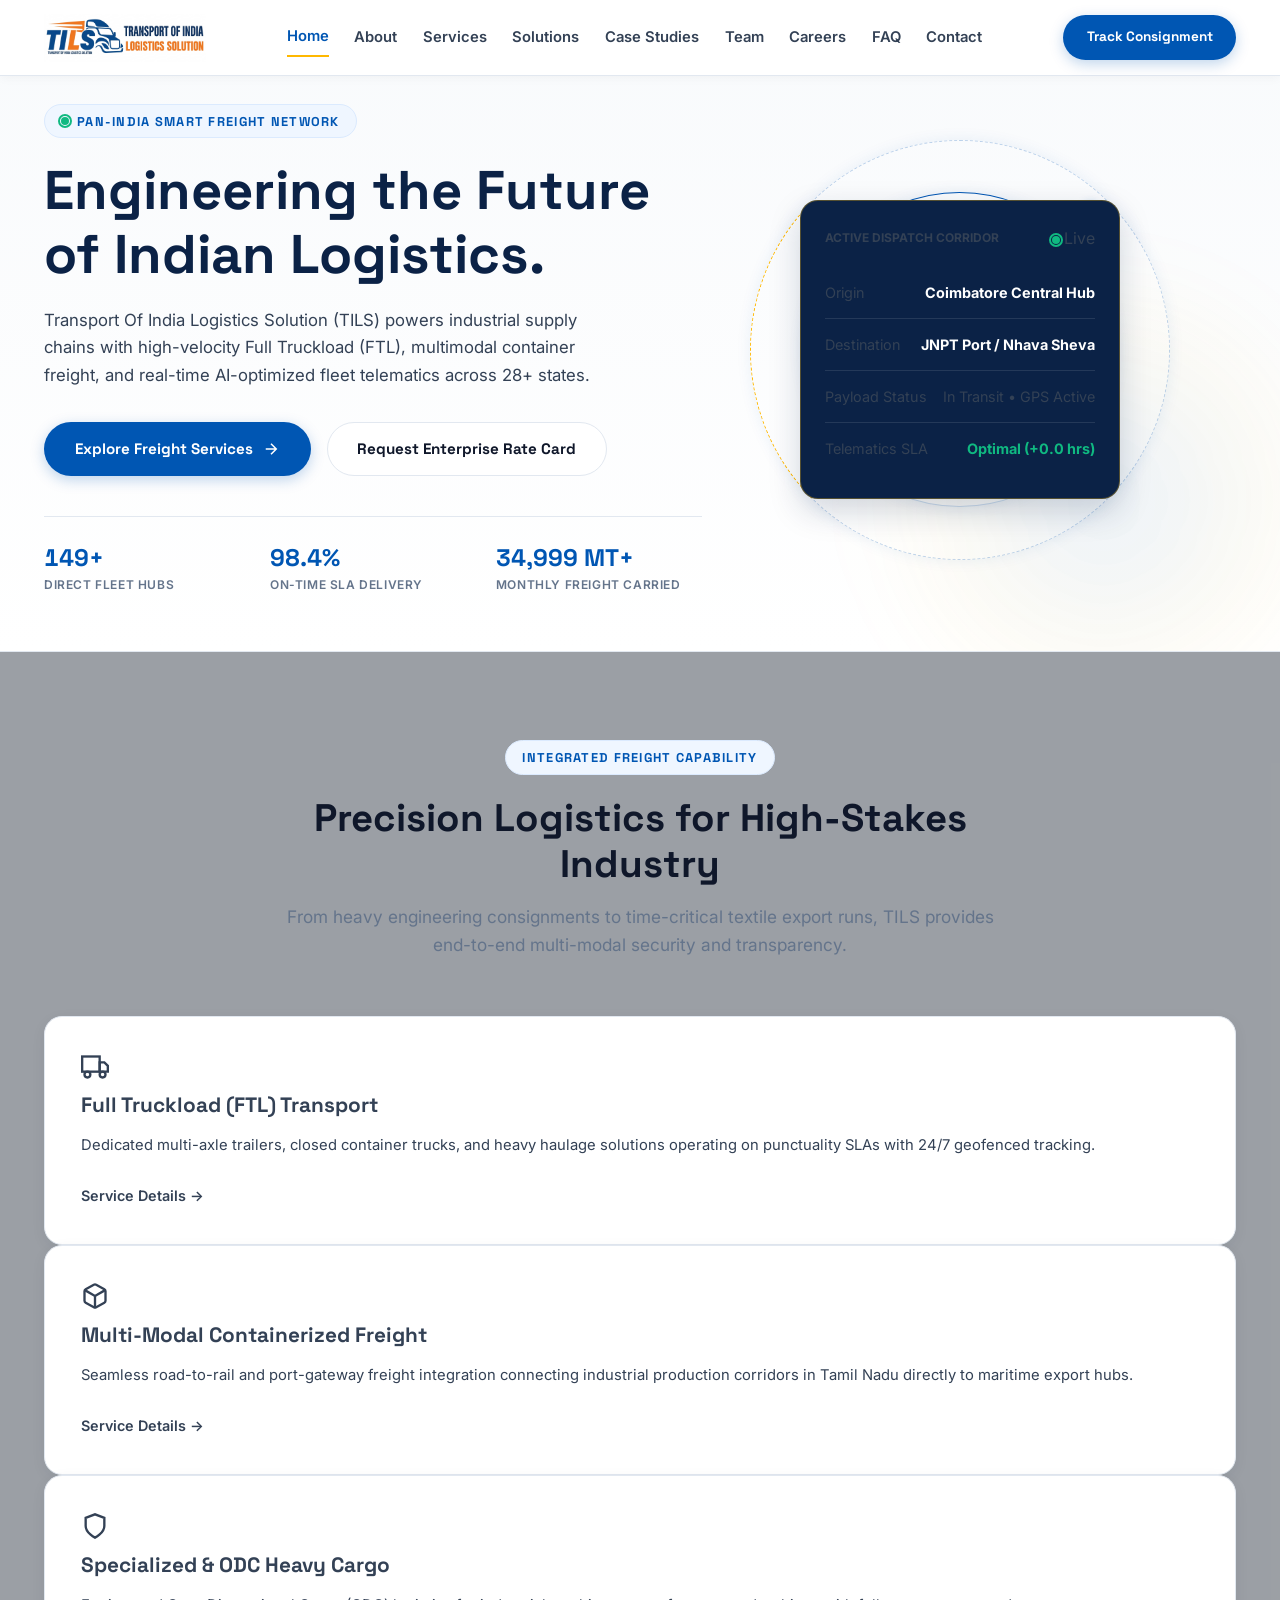
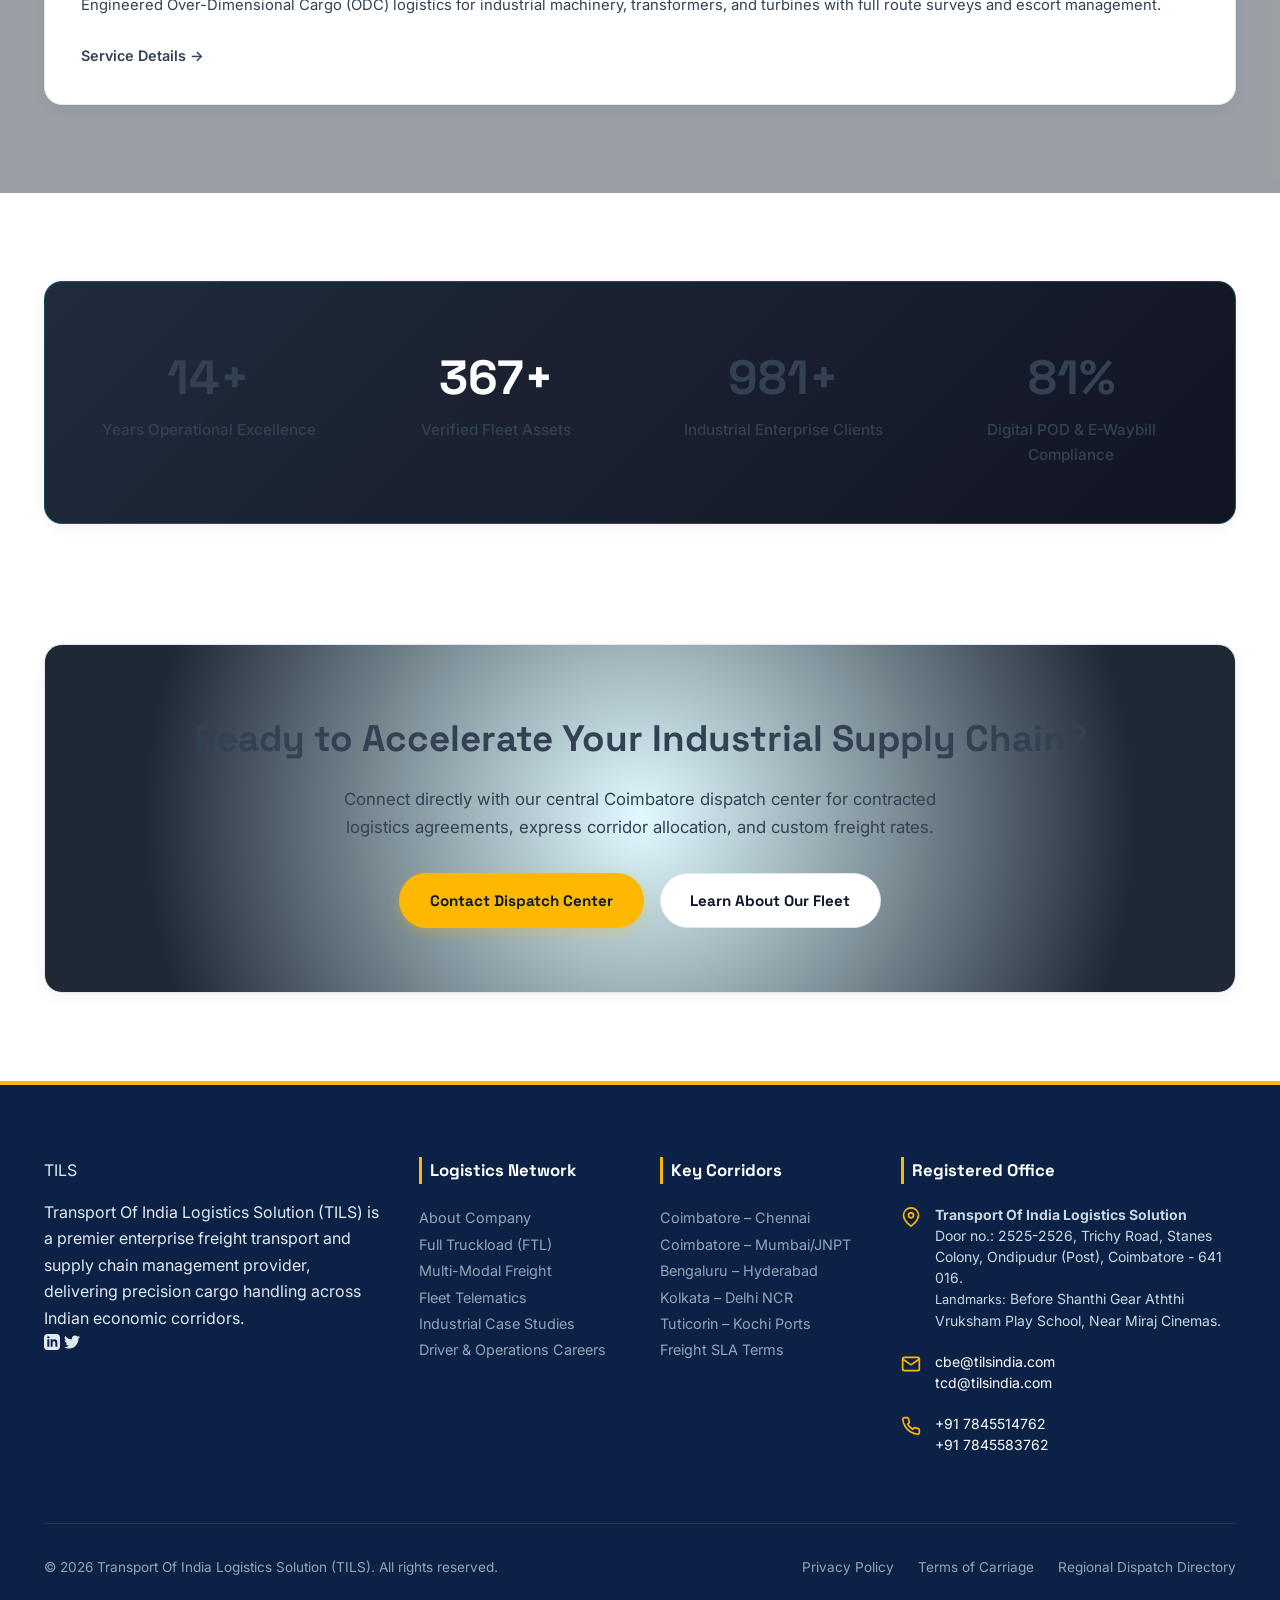
==== commit 69d8cf36: "Update index.html" ====
--- a/index.html
+++ b/index.html
@@ -15,103 +15,107 @@
   <link rel="stylesheet" href="css/responsive.css">
 
   <style>
-    /* Page Specific Hero & Component Rules */
+    /* ================= HERO & RESPONSIVE LAYOUT FIXES ================= */
     .hero-section {
-      min-height: 92vh;
-      display: flex;
-      align-items: center;
-      padding-top: 8rem;
-      padding-bottom: 5rem;
+      min-height: auto;
+      padding-top: 6.5rem;
+      padding-bottom: 3.5rem;
       position: relative;
       overflow: hidden;
-    }
+      background: linear-gradient(180deg, #F8FAFC 0%, #FFFFFF 100%);
+    }
+
     .hero-grid {
       display: grid;
       grid-template-columns: 1.15fr 0.85fr;
       align-items: center;
-      gap: 4rem;
+      gap: 3rem;
       position: relative;
       z-index: 10;
     }
+
     .hero-title {
       font-family: var(--font-heading);
-      font-size: clamp(2.4rem, 5vw, 3.8rem);
+      font-size: clamp(2rem, 4.5vw, 3.4rem);
       font-weight: 800;
-      line-height: 1.12;
-      letter-spacing: -0.02em;
-      margin-bottom: 1.5rem;
-    }
+      line-height: 1.18;
+      color: var(--brand-navy);
+      margin-bottom: 1.25rem;
+    }
+
     .hero-desc {
-      font-size: 1.15rem;
-      color: var(--text-secondary);
-      line-height: 1.7;
-      margin-bottom: 2.25rem;
+      font-size: 1.05rem;
+      color: var(--text-body);
+      line-height: 1.65;
+      margin-bottom: 2rem;
       max-width: 560px;
     }
+
     .hero-ctas {
       display: flex;
       flex-wrap: wrap;
+      gap: 1rem;
+      align-items: center;
+      margin-bottom: 2.5rem;
+    }
+
+    /* Tabular numbers prevent jitter/shaking during count-up */
+    .hero-stats-strip {
+      display: grid;
+      grid-template-columns: repeat(3, 1fr);
       gap: 1.25rem;
-      align-items: center;
-      margin-bottom: 3rem;
-    }
-    .hero-stats-strip {
-      display: flex;
-      align-items: center;
-      gap: 2.5rem;
-      padding-top: 2rem;
-      border-top: 1px solid rgba(255, 255, 255, 0.08);
-    }
+      padding-top: 1.75rem;
+      border-top: 1px solid var(--border-light);
+      width: 100%;
+    }
+
     .stat-mini-item h4 {
       font-family: var(--font-heading);
-      font-size: 1.6rem;
-      font-weight: 700;
-      color: var(--accent-cyan);
-    }
+      font-size: 1.5rem;
+      font-weight: 800;
+      color: var(--brand-blue);
+      font-variant-numeric: tabular-nums;
+      line-height: 1.1;
+      white-space: nowrap;
+    }
+
     .stat-mini-item p {
-      font-size: 0.8rem;
+      font-size: 0.75rem;
       color: var(--text-muted);
       text-transform: uppercase;
       letter-spacing: 0.05em;
-    }
-    .services-grid {
-      display: grid;
-      grid-template-columns: repeat(auto-fit, minmax(320px, 1fr));
-      gap: 2rem;
-    }
-    .service-card-icon {
-      width: 56px;
-      height: 56px;
-      border-radius: 12px;
-      background: rgba(0, 217, 255, 0.1);
-      border: 1px solid var(--glass-border);
-      display: flex;
-      align-items: center;
-      justify-content: center;
-      color: var(--accent-cyan);
-      margin-bottom: 1.5rem;
-      transition: var(--transition-smooth);
-    }
-    .glass-card:hover .service-card-icon {
-      background: var(--accent-cyan);
-      color: #030814;
-      box-shadow: 0 0 20px var(--accent-cyan);
-    }
-    .tracking-widget-card {
-      background: rgba(7, 17, 31, 0.75);
-      border: 1px solid var(--glass-border);
-      backdrop-filter: blur(20px);
-      border-radius: var(--radius-lg);
-      padding: 1.5rem;
-      box-shadow: 0 20px 40px rgba(0,0,0,0.6);
-    }
-    .telemetry-row {
-      display: flex;
-      justify-content: space-between;
-      align-items: center;
-      padding: 0.75rem 0;
-      border-bottom: 1px solid rgba(255,255,255,0.05);
-      font-size: 0.85rem;
+      font-weight: 600;
+      margin-top: 0.25rem;
+    }
+
+    /* Mobile Viewport Fixes */
+    @media (max-width: 900px) {
+      .hero-grid {
+        grid-template-columns: 1fr !important;
+        gap: 2.5rem !important;
+      }
+
+      .hero-ctas {
+        flex-direction: column;
+        width: 100%;
+      }
+
+      .hero-ctas .btn {
+        width: 100%;
+      }
+
+      .hero-stats-strip {
+        grid-template-columns: repeat(3, 1fr) !important;
+        gap: 0.75rem !important;
+      }
+
+      .stat-mini-item h4 {
+        font-size: 1.25rem !important;
+      }
+
+      .stat-mini-item p {
+        font-size: 0.68rem !important;
+      }
     }
   </style>
 </head>
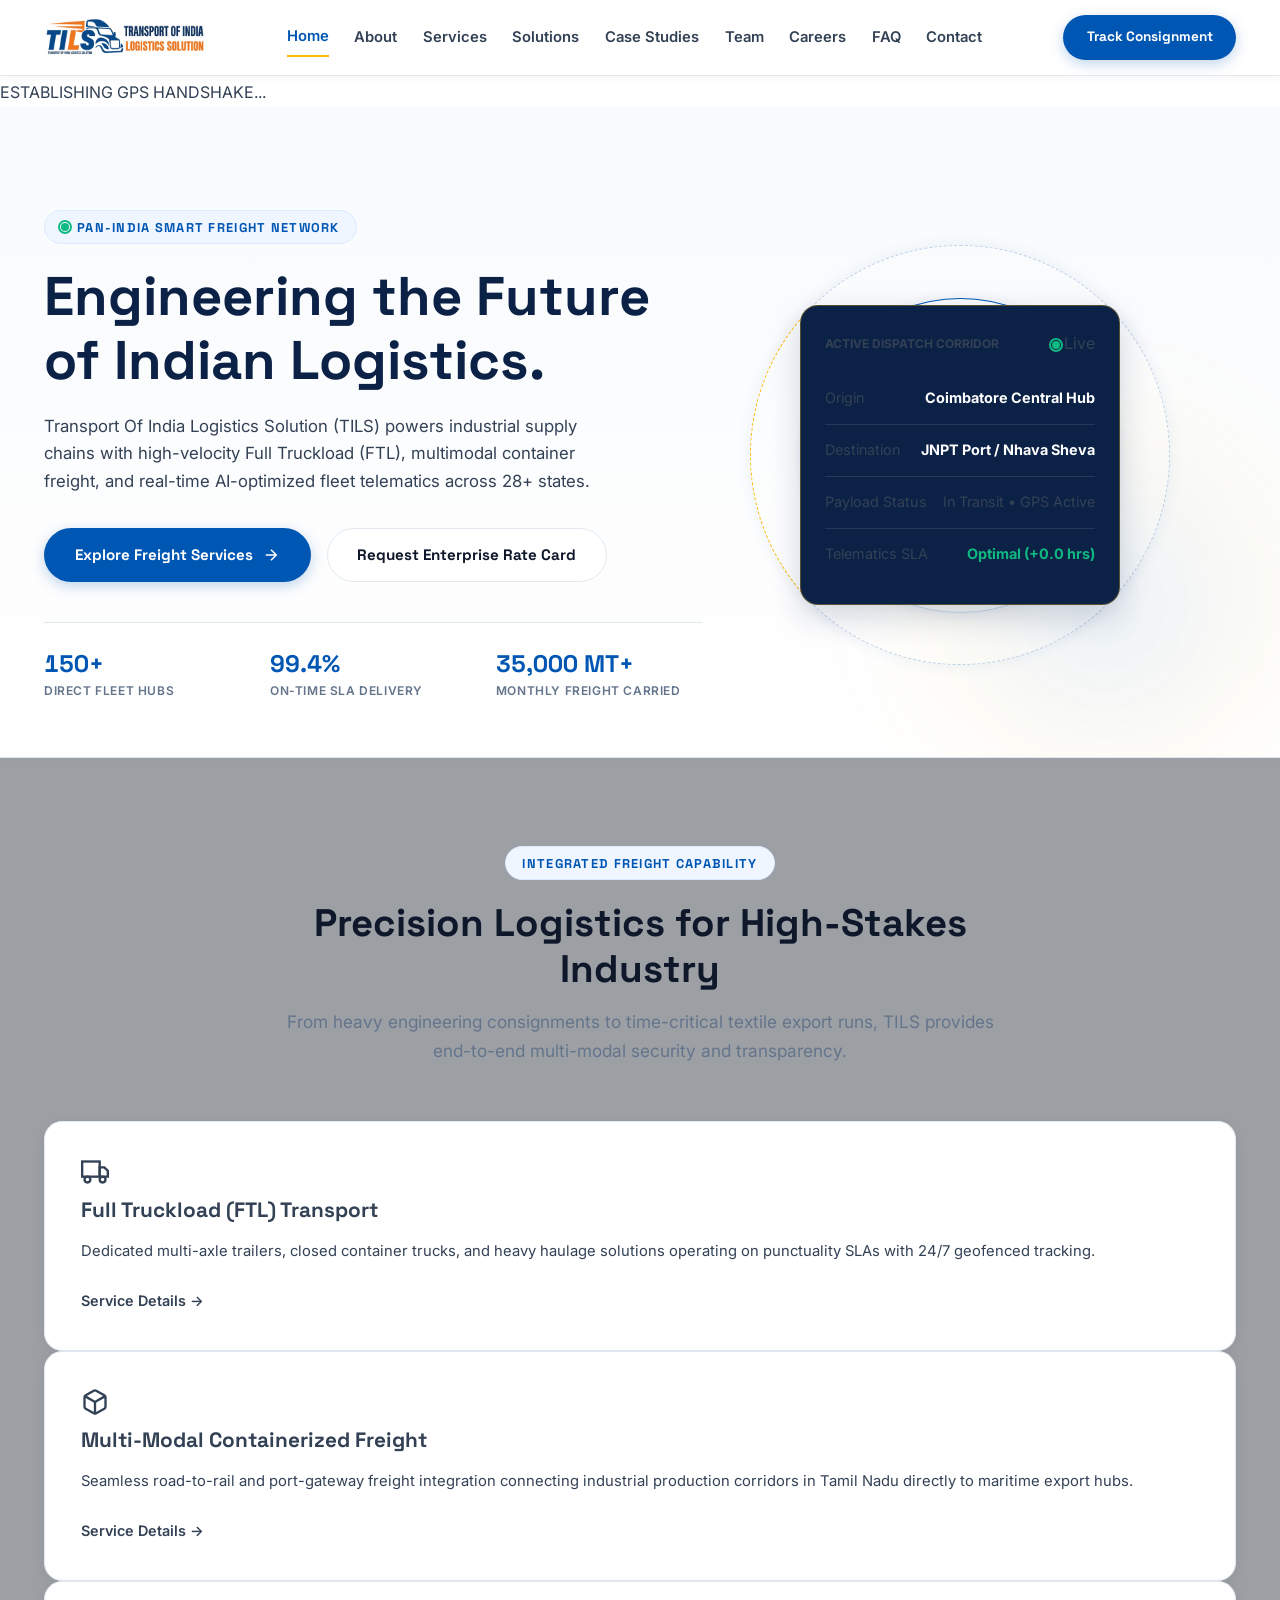
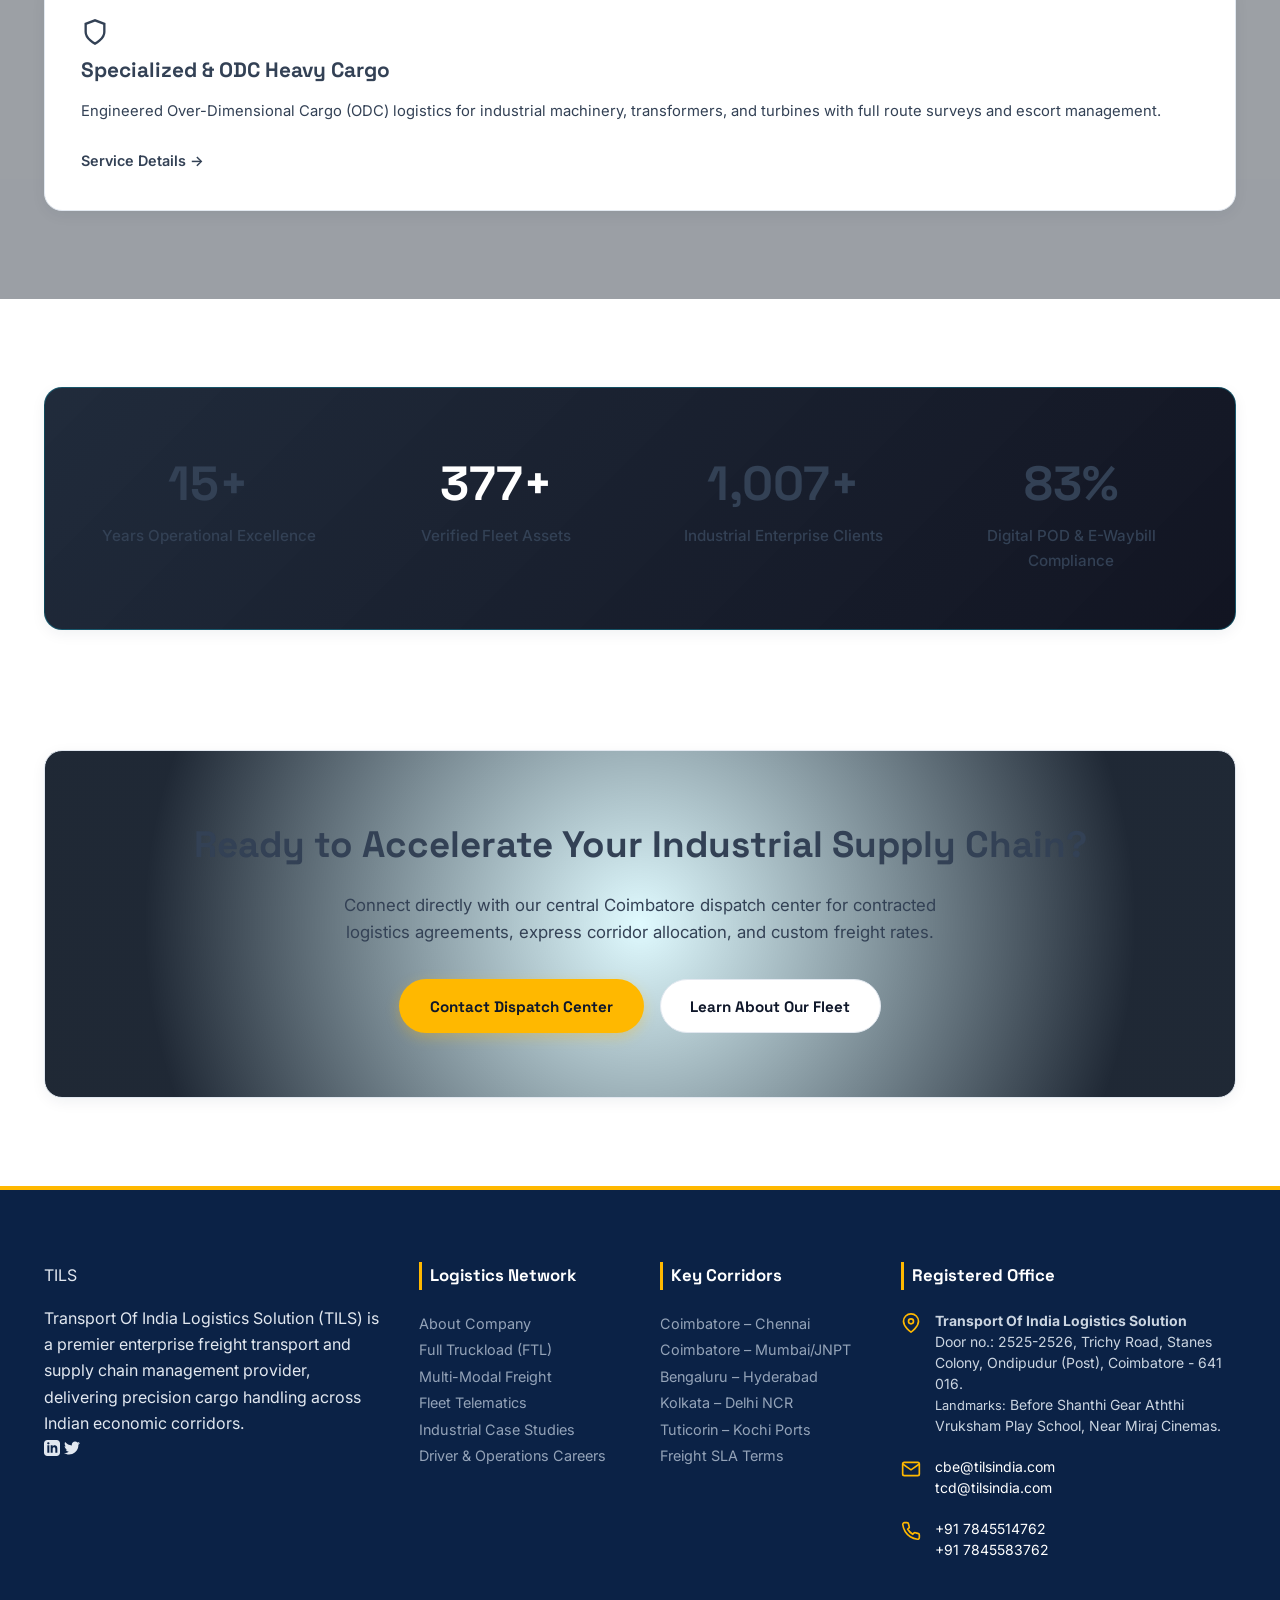
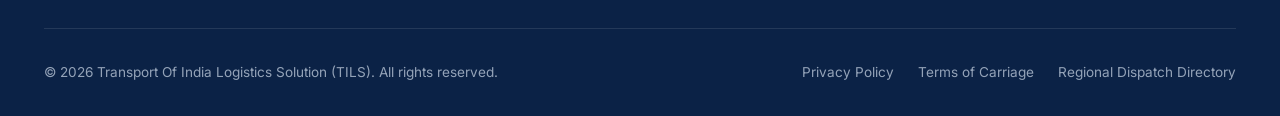
==== commit 4632a69b: "Update index.html" ====
--- a/index.html
+++ b/index.html
@@ -120,6 +120,29 @@
   </style>
 </head>
 <body class="bg-grid-pattern">
+
+  <!-- ================= TILS TERMINAL PRELOADER ================= -->
+<div id="preloader" class="preloader-overlay">
+  <div class="preloader-terminal">
+    <div class="terminal-title">INITIALIZING DISPATCH TELEMETRICS</div>
+    
+    <!-- ASCII Style Progress Bar -->
+    <div class="terminal-bar-container">
+      <span class="bracket">[</span>
+      <div class="terminal-bar-track">
+        <div id="preloader-fill" class="terminal-bar-fill"></div>
+      </div>
+      <span class="bracket">]</span>
+      <span id="preloader-pct" class="terminal-pct">0%</span>
+    </div>
+
+    <!-- Status Line -->
+    <div id="preloader-status" class="terminal-status">
+      <span class="status-dot"></span> ESTABLISHING GPS HANDSHAKE...
+    </div>
+  </div>
+</div>
+  
 
 <!-- ================= SITE HEADER ================= -->
 <header class="site-header">
--- a/css/animations.css
+++ b/css/animations.css
@@ -1,8 +1,62 @@
 /* ==========================================================================
-   TILS - RESPONSIVE ANIMATIONS & MOTION ENGINE
+   TILS - COMPLETE SCROLL & CARD ANIMATIONS ENGINE
    ========================================================================== */
 
-/* --- Desktop 3D Wireframe / Orbit Visual --- */
+/* --- 1. Scroll-Trigger Reveal Animations (Cards, Headings, Sections) --- */
+.reveal-fade {
+  opacity: 0;
+  transform: translateY(32px);
+  transition: opacity 0.75s cubic-bezier(0.16, 1, 0.3, 1), 
+              transform 0.75s cubic-bezier(0.16, 1, 0.3, 1);
+  will-change: opacity, transform;
+}
+
+/* Activated via IntersectionObserver in js/main.js */
+.reveal-fade.is-revealed {
+  opacity: 1;
+  transform: translateY(0);
+}
+
+/* Staggered Delay for Multi-Card Grids */
+.delay-1 { transition-delay: 0.12s; }
+.delay-2 { transition-delay: 0.24s; }
+.delay-3 { transition-delay: 0.36s; }
+.delay-4 { transition-delay: 0.48s; }
+
+/* --- 2. Interactive Card Hover & Lift Animations --- */
+.glass-card,
+.service-card,
+.case-card,
+.team-card {
+  transition: transform 0.35s cubic-bezier(0.16, 1, 0.3, 1),
+              box-shadow 0.35s cubic-bezier(0.16, 1, 0.3, 1),
+              border-color 0.35s ease !important;
+}
+
+.glass-card:hover,
+.service-card:hover,
+.case-card:hover,
+.team-card:hover {
+  transform: translateY(-6px) !important;
+  box-shadow: 0 16px 36px -6px rgba(11, 34, 70, 0.14) !important;
+  border-color: #93C5FD !important;
+}
+
+/* --- 3. Floating Telemetry Card Animation --- */
+@keyframes floatSmooth {
+  0%, 100% {
+    transform: translateY(0);
+  }
+  50% {
+    transform: translateY(-7px);
+  }
+}
+
+.animate-float {
+  animation: floatSmooth 4.5s ease-in-out infinite;
+}
+
+/* --- 4. Desktop 3D Wireframe / Orbit Visual --- */
 .futuristic-orbit-visual {
   position: relative;
   width: 420px;
@@ -50,7 +104,7 @@
   box-shadow: 0 0 10px rgba(0, 86, 179, 0.4);
 }
 
-/* Keyframes */
+/* Orbit Keyframes */
 @keyframes rotateClockwise {
   from { transform: rotate(0deg); }
   to { transform: rotate(360deg); }
@@ -61,16 +115,7 @@
   to { transform: rotate(0deg); }
 }
 
-@keyframes floatSmooth {
-  0%, 100% { transform: translateY(0); }
-  50% { transform: translateY(-6px); }
-}
-
-.animate-float {
-  animation: floatSmooth 4.5s ease-in-out infinite;
-}
-
-/* --- Subtle Background Animation (Active on Both Desktop & Mobile) --- */
+/* --- 5. Ambient Glowing Background Bubble --- */
 .cyber-orb-bg {
   position: absolute;
   top: 40%;
@@ -90,30 +135,7 @@
   100% { transform: scale(1.08); opacity: 1; }
 }
 
-/* --- Mobile Specific Animation Rules (<= 768px) --- */
-@media (max-width: 768px) {
-  /* Hide the wide spinning rings on mobile to prevent shaking/jitter */
-  .orbit-ring {
-    display: none !important;
-  }
-
-  .futuristic-orbit-visual {
-    width: 100% !important;
-    height: auto !important;
-    margin: 1.5rem auto 0 auto !important;
-  }
-
-  /* Subtle pulsing glow for mobile background */
-  .cyber-orb-bg {
-    width: 280px !important;
-    height: 280px !important;
-    right: 50% !important;
-    transform: translateX(50%) !important;
-    top: 20% !important;
-  }
-}
-
-/* --- Status Beacon --- */
+/* --- 6. Live Status Beacon Pulse --- */
 .beacon-dot {
   width: 8px;
   height: 8px;
@@ -136,3 +158,37 @@
   0% { transform: scale(0.6); opacity: 1; }
   100% { transform: scale(2.2); opacity: 0; }
 }
+
+/* --- 7. Mobile Optimization (Prevents Overflows on Small Screens) --- */
+@media (max-width: 768px) {
+  .orbit-ring {
+    display: none !important; /* Rings hidden on mobile to avoid overflow */
+  }
+
+  .futuristic-orbit-visual {
+    width: 100% !important;
+    height: auto !important;
+    margin: 1.5rem auto 0 auto !important;
+  }
+
+  .cyber-orb-bg {
+    width: 260px !important;
+    height: 260px !important;
+    right: 50% !important;
+    transform: translateX(50%) !important;
+    top: 15% !important;
+  }
+}
+
+/* --- 8. Accessibility: Reduced Motion Support --- */
+@media (prefers-reduced-motion: reduce) {
+  *, *::before, *::after {
+    animation-duration: 0.01ms !important;
+    animation-iteration-count: 1 !important;
+    transition-duration: 0.01ms !important;
+  }
+  .reveal-fade {
+    opacity: 1 !important;
+    transform: none !important;
+  }
+}
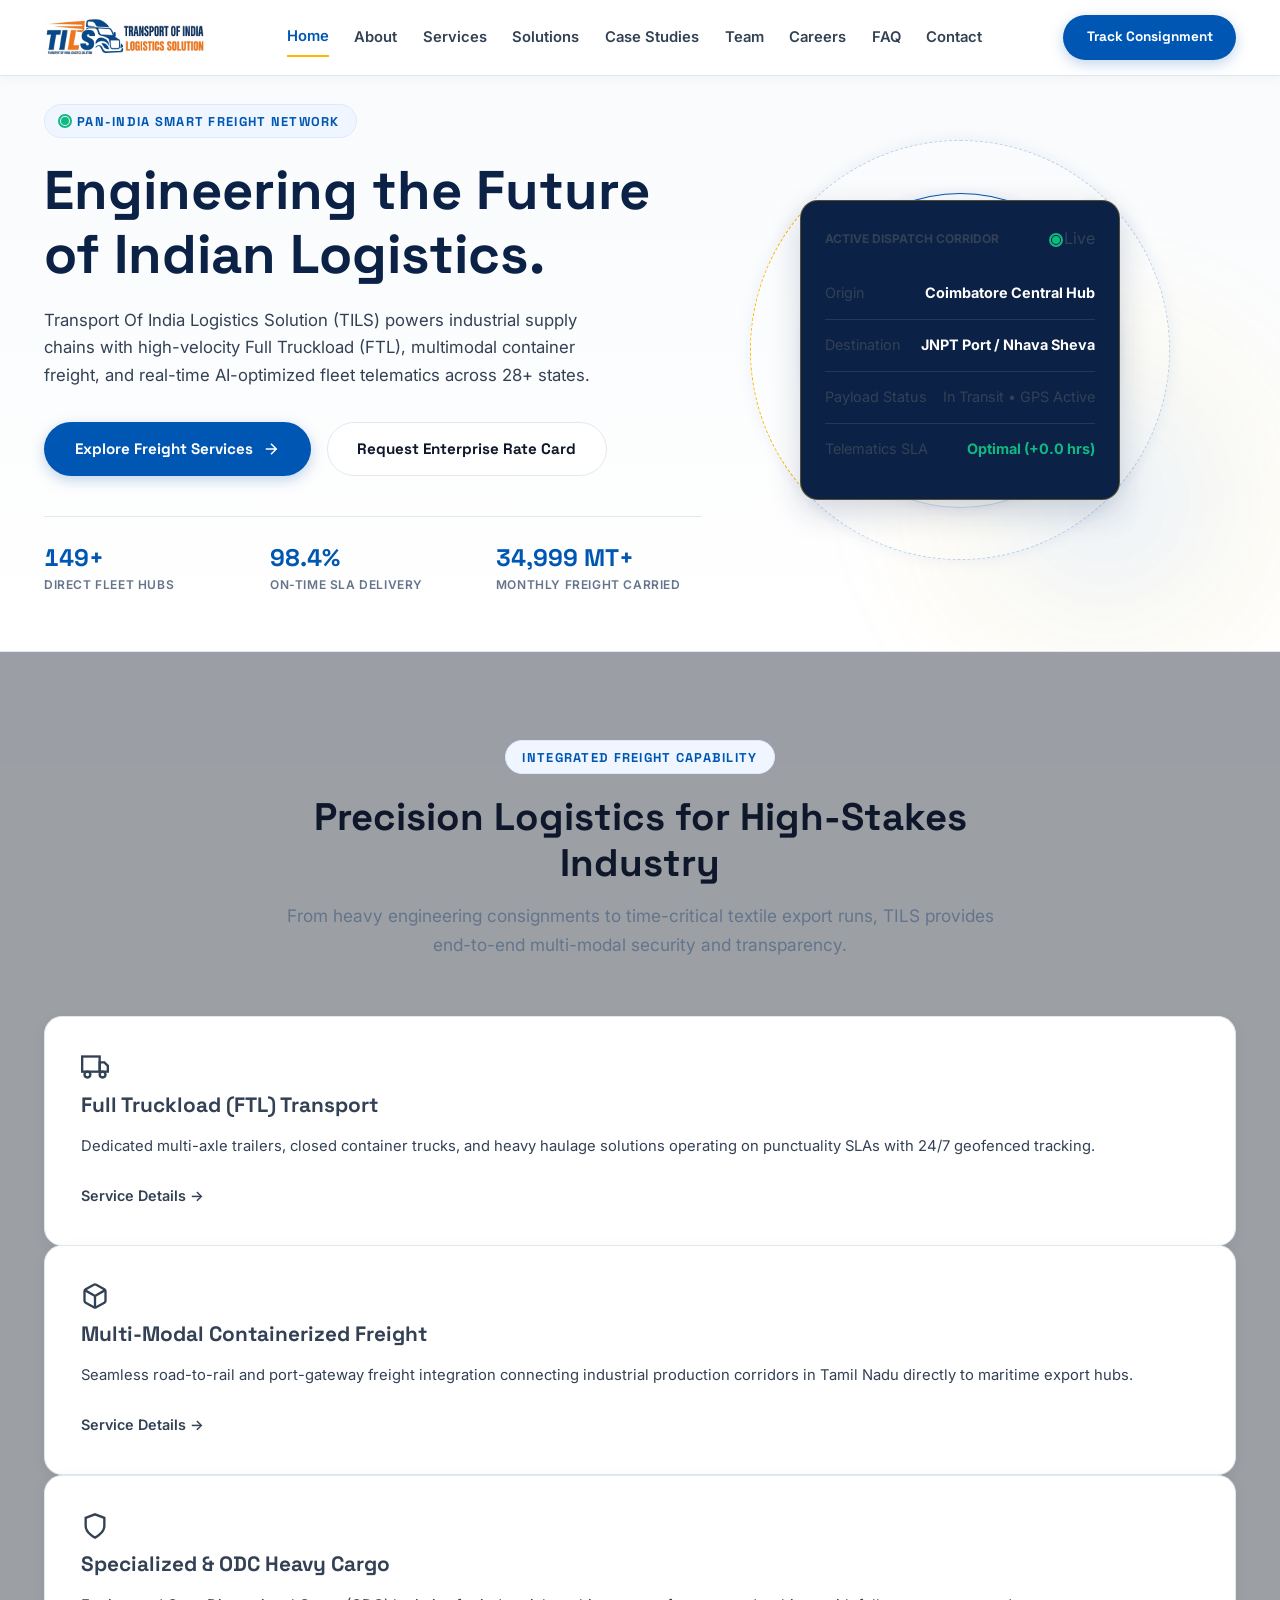
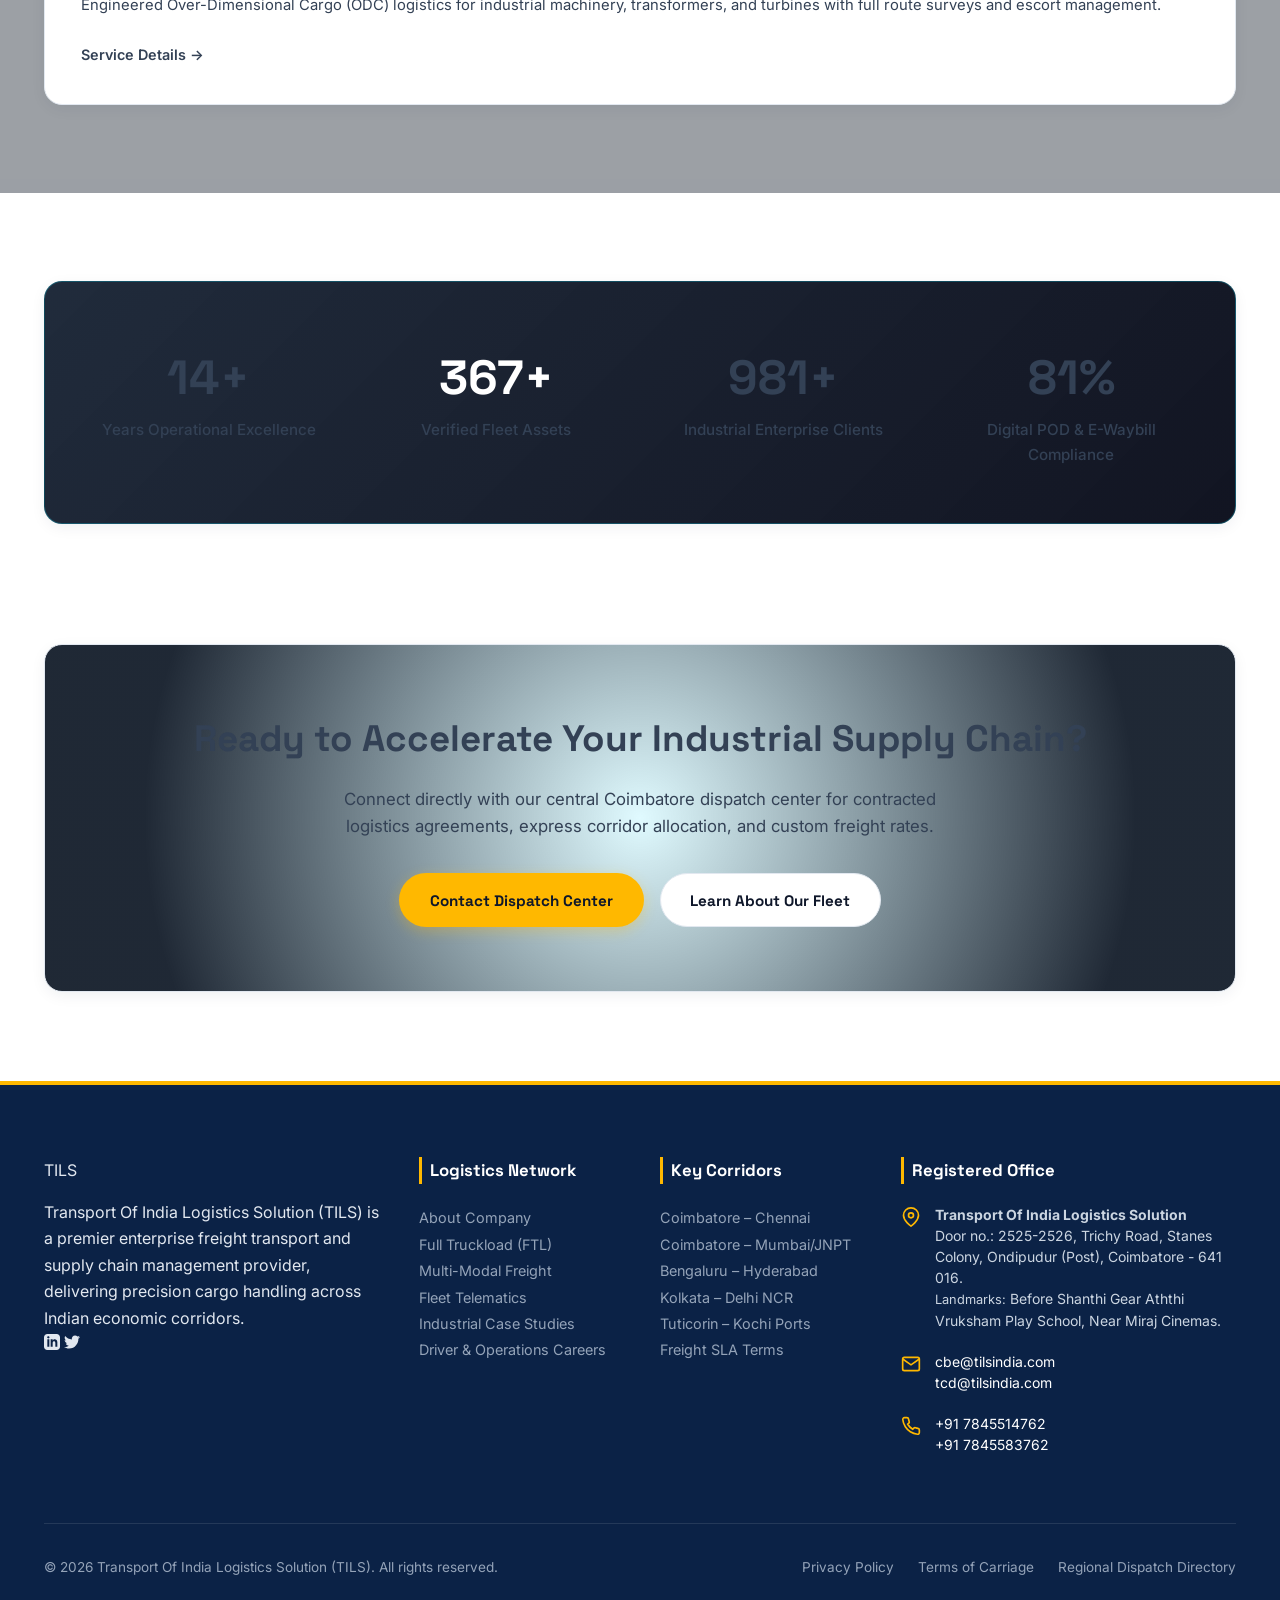
==== commit 5e5bbf45: "Enhance index.html with favicons and meta tags Added favicon links and Open Graph meta tags for soci" ====
--- a/index.html
+++ b/index.html
@@ -6,8 +6,45 @@
   <title>Transport Of India Logistics Solution (TILS) | Next-Gen Multi-Modal Freight & Fleet Intelligence</title>
   <meta name="description" content="Transport Of India Logistics Solution (TILS) delivers enterprise multimodal freight transport, AI route intelligence, full truckload operations, and pan-India supply chain solutions.">
   
-  <!-- Favicon -->
-  <link rel="icon" type="image/svg+xml" href="data:image/svg+xml,<svg xmlns='http://www.w3.org/2000/svg' viewBox='0 0 24 24' fill='%2300D9FF'><path d='M20 8h-3V4H3c-1.1 0-2 .9-2 2v11h2c0 1.66 1.34 3 3 3s3-1.34 3-3h6c0 1.66 1.34 3 3 3s3-1.34 3-3h2v-5l-3-4zM6 18.5c-.83 0-1.5-.67-1.5-1.5s.67-1.5 1.5-1.5 1.5.67 1.5 1.5-.67 1.5-1.5 1.5zm13.5-9l1.96 2.5H17V9.5h2.5zm-1.5 9c-.83 0-1.5-.67-1.5-1.5s.67-1.5 1.5-1.5 1.5.67 1.5 1.5-.67 1.5-1.5 1.5z'/></svg>">
+    
+  <!-- Standard Favicon for Google Search & Browsers -->
+  <link rel="icon" type="image/png" sizes="32x32" href="assets/logos/favicon.png">
+  <link rel="icon" type="image/png" sizes="192x192" href="assets/logos/favicon.png">
+  <link rel="apple-touch-icon" href="assets/logos/favicon.png">
+
+  <!-- Open Graph & Social Sharing (WhatsApp, LinkedIn, Twitter) -->
+  <meta property="og:type" content="website">
+  <meta property="og:url" content="https://tilsindia.com/">
+  <meta property="og:title" content="Transport Of India Logistics Solution (TILS)">
+  <meta property="og:description" content="Pan-India Full Truckload (FTL), Less Than Truckload (LTL), Container, and Over-Dimensional Cargo (ODC) freight logistics.">
+  <meta property="og:image" content="https://tilsindia.com/assets/logos/logo.svg">
+
+  <!-- Schema.org Organization Structured Data for Google Search -->
+  <script type="application/ld+json">
+  {
+    "@context": "https://schema.org",
+    "@type": "LogisticsService",
+    "name": "Transport Of India Logistics Solution",
+    "alternateName": "TILS",
+    "url": "https://tilsindia.com",
+    "logo": "https://tilsindia.com/assets/logos/logo.svg",
+    "address": {
+      "@type": "PostalAddress",
+      "streetAddress": "Door no. 2525-2526, Trichy Road, Stanes Colony, Ondipudur",
+      "addressLocality": "Coimbatore",
+      "addressRegion": "Tamil Nadu",
+      "postalCode": "641016",
+      "addressCountry": "IN"
+    },
+    "contactPoint": {
+      "@type": "ContactPoint",
+      "telephone": "+91-7845514762",
+      "contactType": "customer service",
+      "areaServed": "IN",
+      "availableLanguage": ["English", "Tamil", "Hindi"]
+    }
+  }
+  </script>
 
   <!-- Core CSS -->
   <link rel="stylesheet" href="css/style.css">
--- a/css/style.css
+++ b/css/style.css
@@ -664,3 +664,122 @@
     text-align: left;
   }
 }
+
+
+/* ==========================================================================
+   TERMINAL PRELOADER (LOGISTICS & TELEMETRICS INITIALIZER)
+   ========================================================================== */
+
+.preloader-overlay {
+  position: fixed;
+  inset: 0;
+  width: 100vw;
+  height: 100vh;
+  background-color: #030814;
+  z-index: 99999;
+  display: flex;
+  align-items: center;
+  justify-content: center;
+  transition: opacity 0.6s cubic-bezier(0.16, 1, 0.3, 1),
+              visibility 0.6s cubic-bezier(0.16, 1, 0.3, 1);
+  font-family: 'Space Grotesk', 'Courier New', monospace;
+}
+
+.preloader-overlay.is-hidden {
+  opacity: 0;
+  visibility: hidden;
+  pointer-events: none;
+}
+
+.preloader-terminal {
+  display: flex;
+  flex-direction: column;
+  align-items: center;
+  text-align: center;
+  max-width: 90vw;
+  width: 440px;
+  padding: 1.5rem;
+}
+
+.terminal-title {
+  color: #00D9FF;
+  font-size: 0.9rem;
+  font-weight: 700;
+  letter-spacing: 0.18em;
+  margin-bottom: 1.5rem;
+  text-shadow: 0 0 12px rgba(0, 217, 255, 0.4);
+}
+
+.terminal-bar-container {
+  display: flex;
+  align-items: center;
+  gap: 0.6rem;
+  width: 100%;
+  margin-bottom: 1.25rem;
+  color: #00D9FF;
+  font-size: 1.1rem;
+}
+
+.terminal-bar-container .bracket {
+  color: #64748B;
+  font-weight: 700;
+  user-select: none;
+}
+
+.terminal-bar-track {
+  flex: 1;
+  height: 14px;
+  background: rgba(255, 255, 255, 0.05);
+  border: 1px solid rgba(0, 217, 255, 0.25);
+  border-radius: 2px;
+  overflow: hidden;
+  padding: 1px;
+}
+
+.terminal-bar-fill {
+  height: 100%;
+  width: 0%;
+  background: repeating-linear-gradient(
+    90deg,
+    #00D9FF,
+    #00D9FF 4px,
+    transparent 4px,
+    transparent 6px
+  );
+  box-shadow: 0 0 10px rgba(0, 217, 255, 0.6);
+  transition: width 0.08s linear;
+}
+
+.terminal-pct {
+  color: #F8FAFC;
+  font-size: 0.85rem;
+  font-weight: 600;
+  min-width: 42px;
+  text-align: right;
+}
+
+.terminal-status {
+  display: inline-flex;
+  align-items: center;
+  gap: 0.5rem;
+  color: #10B981;
+  font-size: 0.78rem;
+  font-weight: 600;
+  letter-spacing: 0.1em;
+  text-transform: uppercase;
+}
+
+.terminal-status .status-dot {
+  width: 6px;
+  height: 6px;
+  border-radius: 50%;
+  background-color: #10B981;
+  box-shadow: 0 0 8px #10B981;
+  animation: pulseDot 1.2s infinite ease-in-out;
+}
+
+@keyframes pulseDot {
+  0%, 100% { opacity: 0.3; transform: scale(0.8); }
+  50% { opacity: 1; transform: scale(1.2); }
+}
+
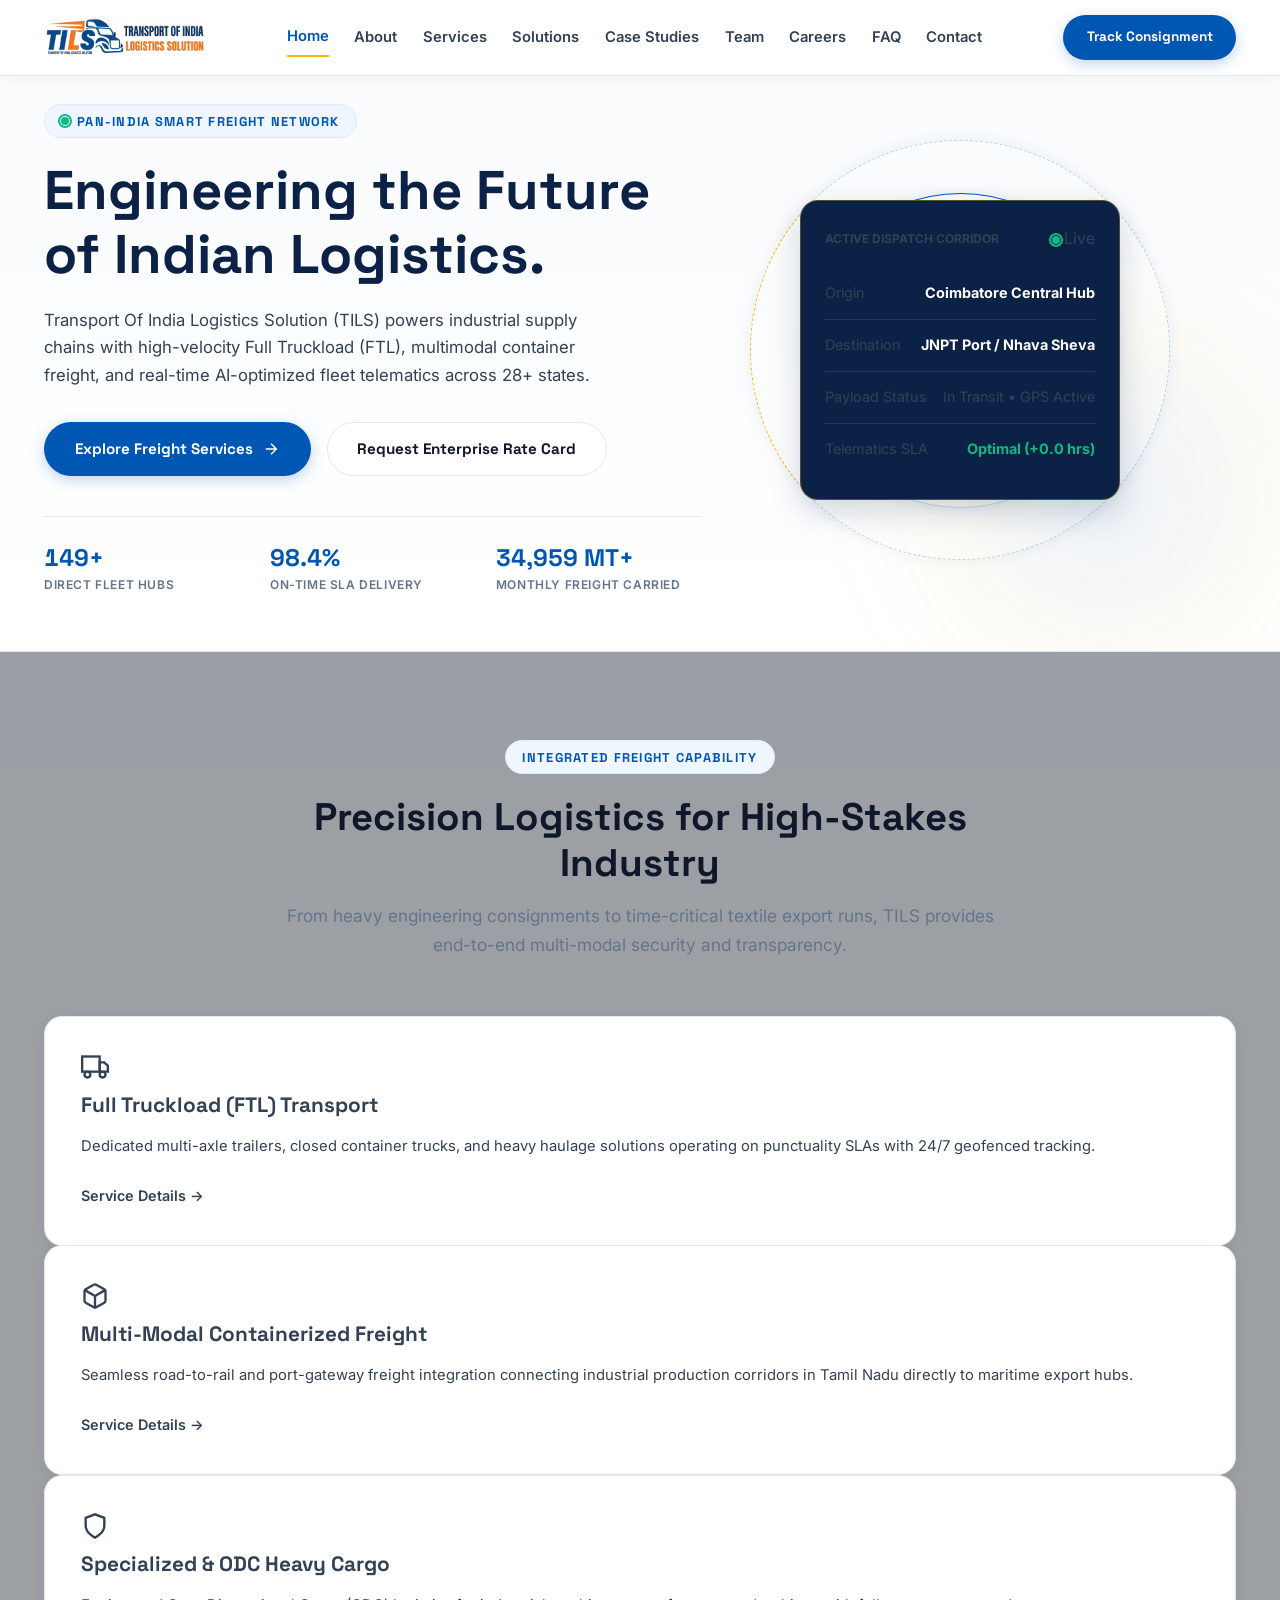
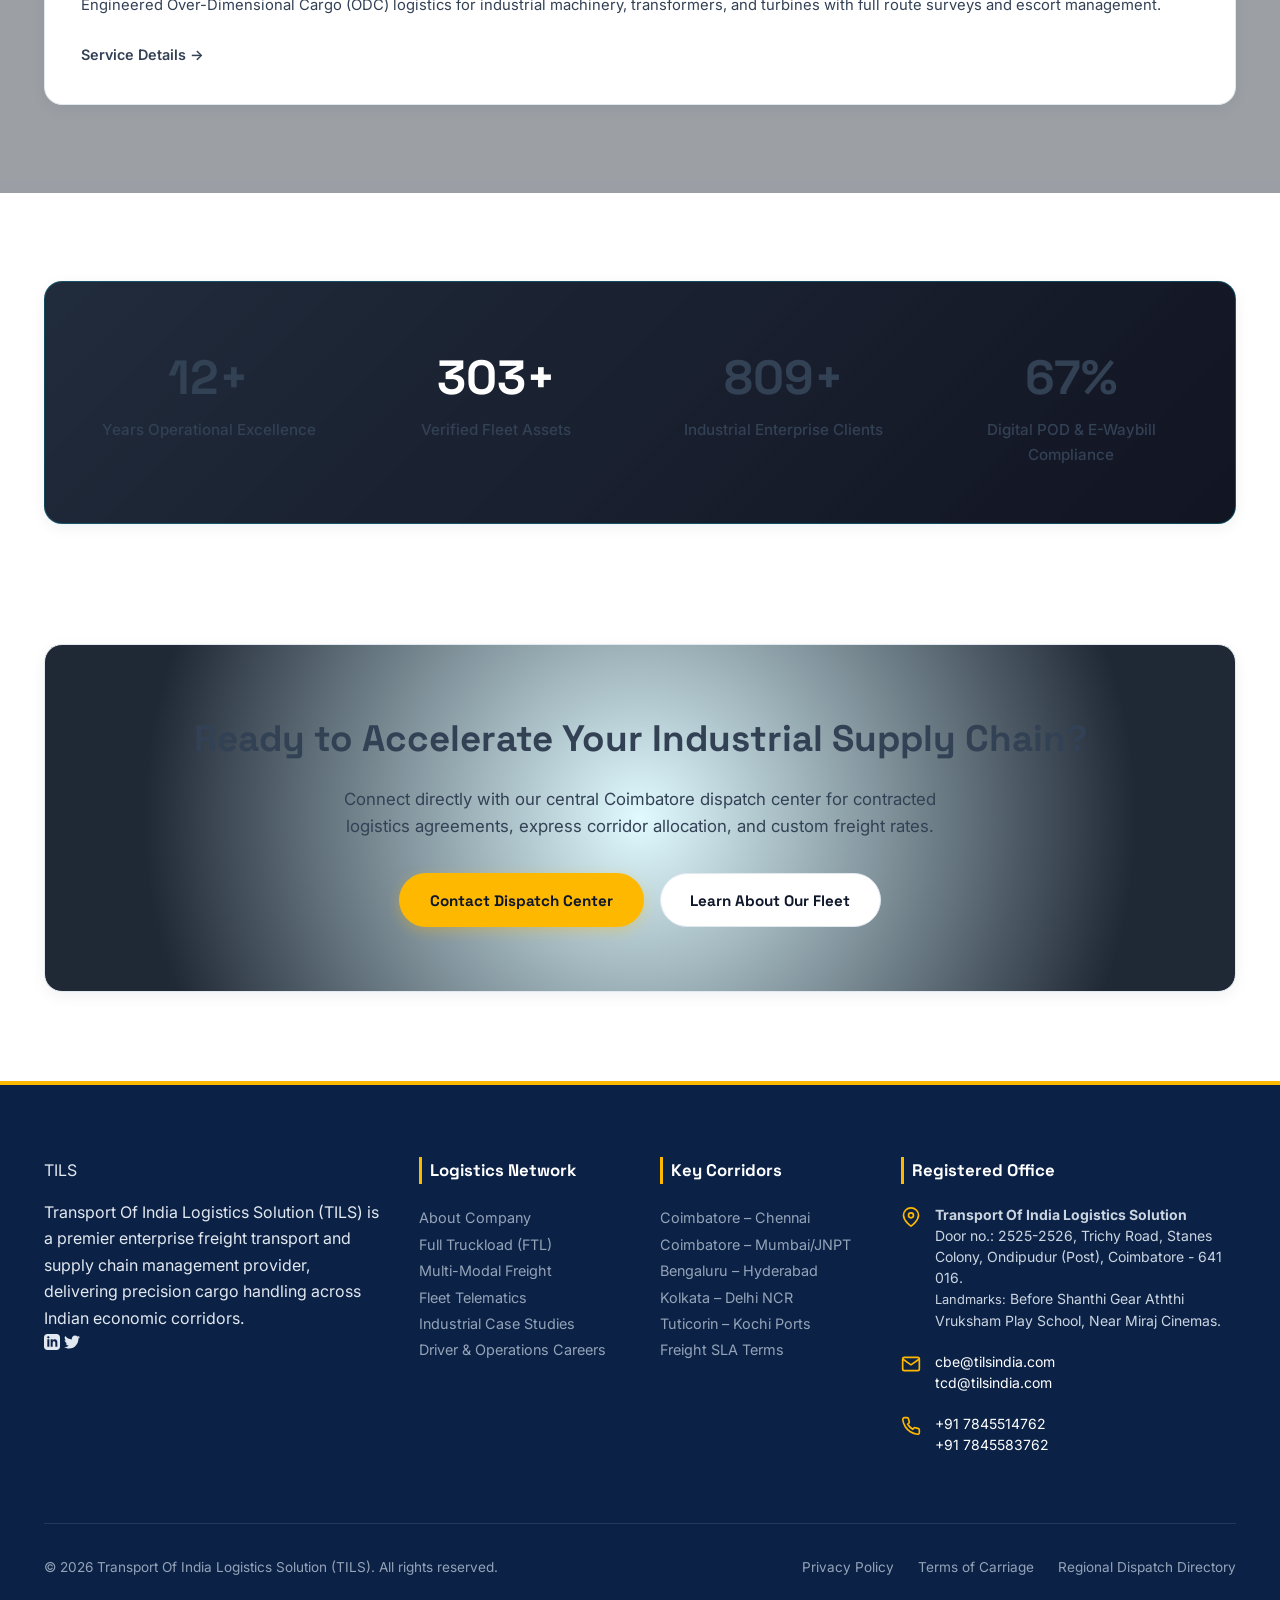
==== commit 6d569cfe: "Change favicon link size to 512x512 Updated favicon link to use 512x512 size." ====
--- a/index.html
+++ b/index.html
@@ -8,8 +8,7 @@
   
     
   <!-- Standard Favicon for Google Search & Browsers -->
-  <link rel="icon" type="image/png" sizes="32x32" href="assets/logos/favicon.png">
-  <link rel="icon" type="image/png" sizes="192x192" href="assets/logos/favicon.png">
+  <link rel="icon" type="image/png" sizes="512x512" href="assets/logos/favicon.png">
   <link rel="apple-touch-icon" href="assets/logos/favicon.png">
 
   <!-- Open Graph & Social Sharing (WhatsApp, LinkedIn, Twitter) -->
--- a/css/style.css
+++ b/css/style.css
@@ -783,3 +783,62 @@
   50% { opacity: 1; transform: scale(1.2); }
 }
 
+
+/* --- Form Layout & Input Sizing Fix --- */
+.form-grid {
+  display: grid;
+  grid-template-columns: 1fr 1fr;
+  gap: 1.25rem 1rem;
+  width: 100%;
+}
+
+.form-group {
+  display: flex;
+  flex-direction: column;
+  width: 100%;
+}
+
+.form-group label {
+  font-size: 0.85rem;
+  font-weight: 600;
+  color: var(--text-dark, #0F172A);
+  margin-bottom: 0.4rem;
+}
+
+/* Ensure all form inputs stretch to 100% of their grid cell */
+.form-group input,
+.form-group select,
+.form-group textarea {
+  width: 100% !important;
+  box-sizing: border-box !important;
+  padding: 0.75rem 1rem !important;
+  font-size: 0.95rem !important;
+  font-family: inherit;
+  border: 1.5px solid #CBD5E1;
+  border-radius: 8px;
+  background-color: #FFFFFF;
+  color: #0F172A;
+  outline: none;
+  transition: border-color 0.2s ease, box-shadow 0.2s ease;
+}
+
+.form-group input:focus,
+.form-group select:focus,
+.form-group textarea:focus {
+  border-color: var(--brand-blue, #0056B3);
+  box-shadow: 0 0 0 3px rgba(0, 86, 179, 0.15);
+}
+
+.form-group textarea {
+  resize: vertical;
+  min-height: 100px;
+}
+
+/* Responsive adjustment for Mobile screens */
+@media (max-width: 640px) {
+  .form-grid {
+    grid-template-columns: 1fr !important;
+  }
+}
+
+
